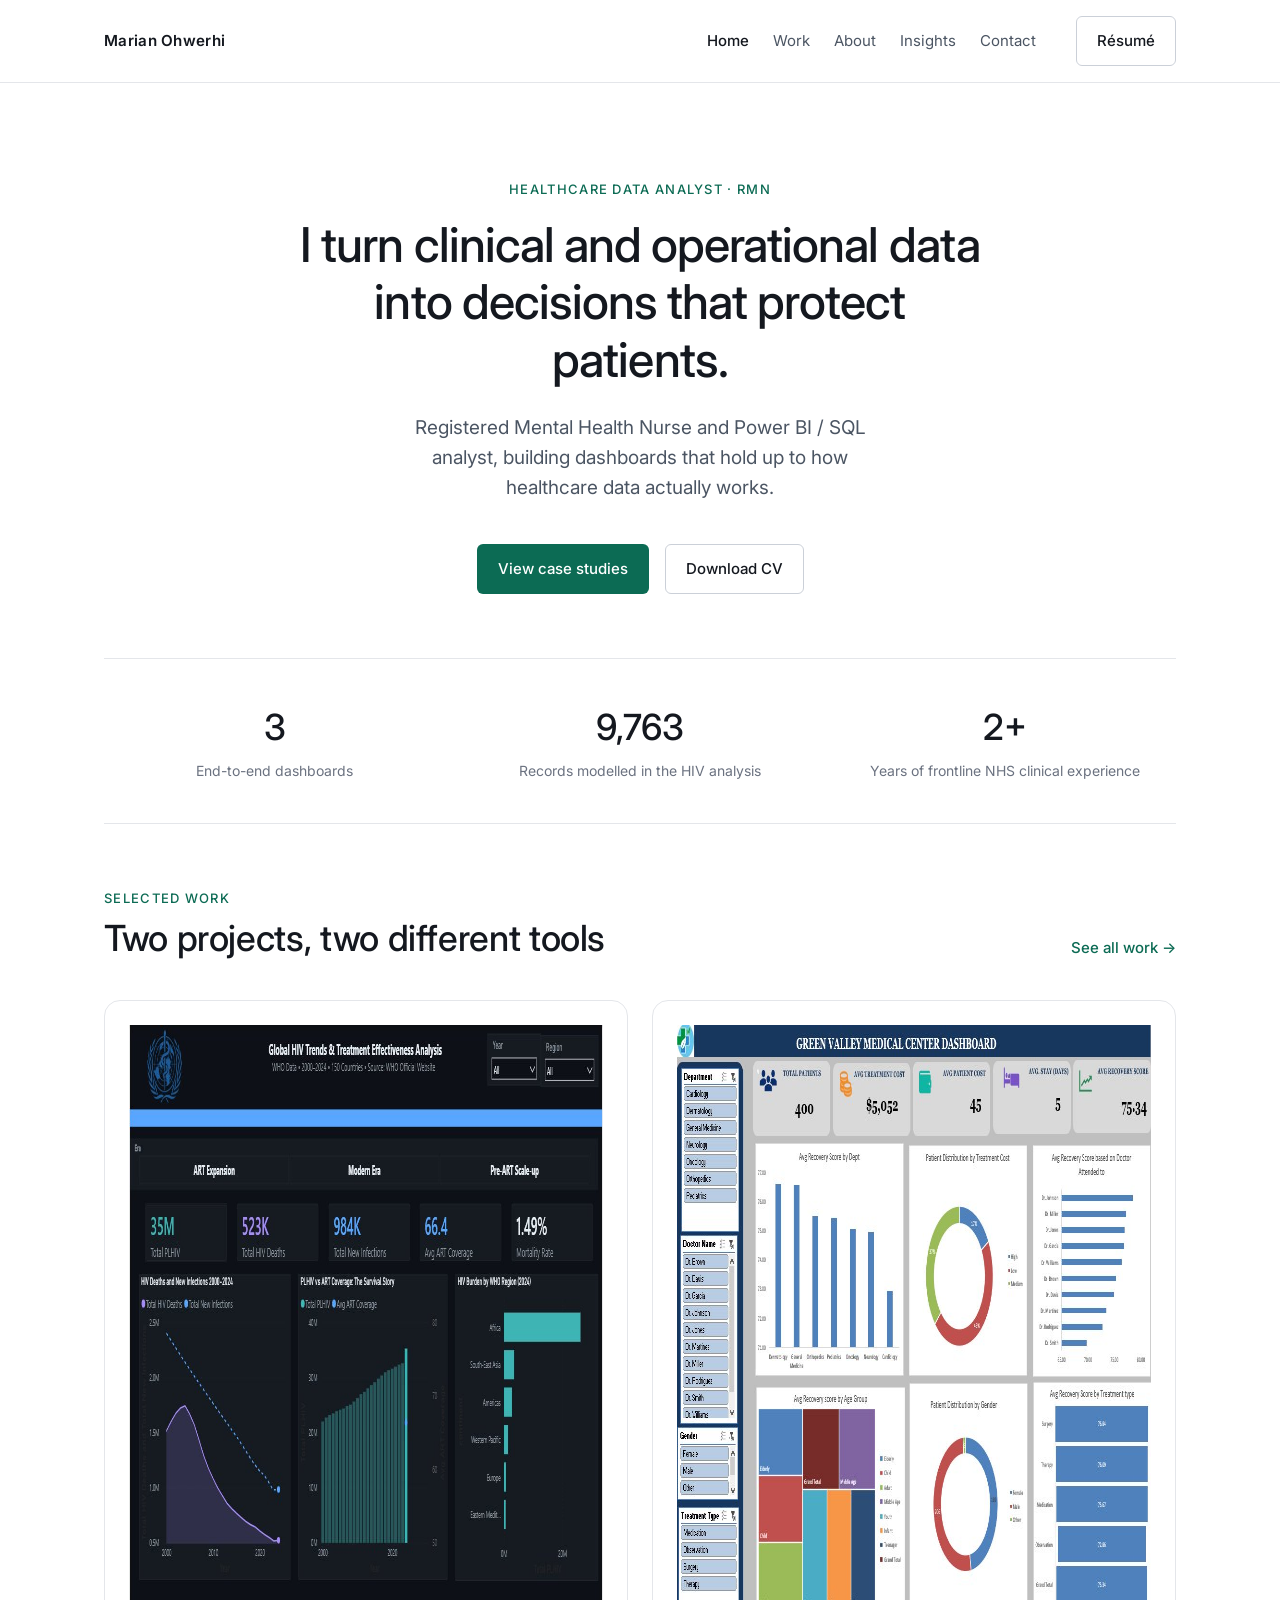
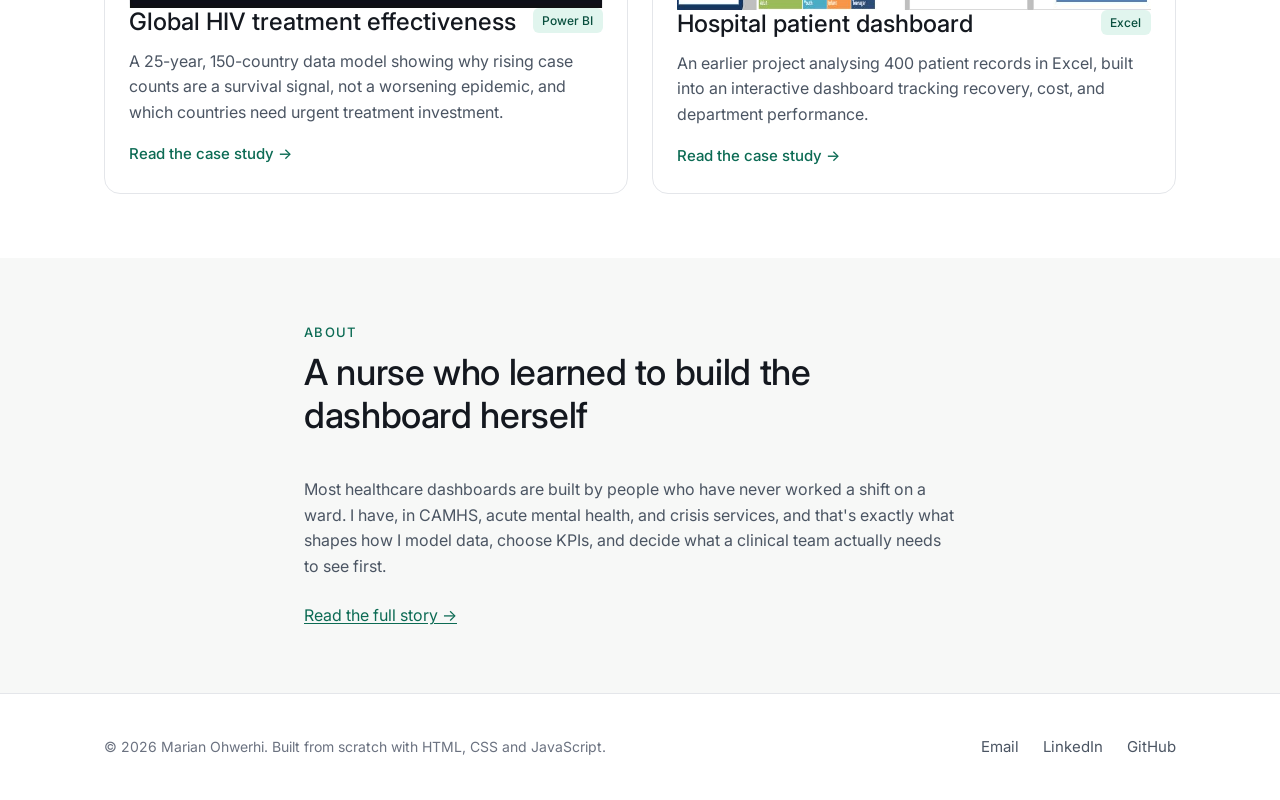
==== index.html @ 6ab9d8f1 "fix: revise copy for professional tone and remove excessive em dashes" ====
<!DOCTYPE html>
<html lang="en-GB">
<head>
  <meta charset="UTF-8" />
  <meta name="viewport" content="width=device-width, initial-scale=1.0" />

  <!-- ============================================================
       PRIMARY SEO
       Title and description are the two things that show up in a
       Google search result — kept specific to role + tools rather
       than generic, since that's what a recruiter actually searches.
       ============================================================ -->
  <title>Marian Ohwerhi — Healthcare Data Analyst &amp; Registered Mental Health Nurse</title>
  <meta
    name="description"
    content="Healthcare data analyst and Registered Mental Health Nurse building Power BI, SQL and Excel dashboards for clinical and operational decision-making. Based in the UK."
  />
  <meta name="author" content="Marian Ohwerhi" />
  <link rel="canonical" href="https://marianohwerhi.github.io/" />

  <!-- ============================================================
       OPEN GRAPH / SOCIAL SHARING
       Controls how the page looks when the link is shared on
       LinkedIn, Slack, WhatsApp, etc. — important because that's
       exactly how a recruiter is likely to pass this link around.
       ============================================================ -->
  <meta property="og:type" content="website" />
  <meta property="og:title" content="Marian Ohwerhi — Healthcare Data Analyst & Registered Mental Health Nurse" />
  <meta
    property="og:description"
    content="Power BI, SQL and Excel dashboards for clinical and operational decision-making, built by a nurse who understands the data at the bedside."
  />
  <meta property="og:url" content="https://marianohwerhi.github.io/" />
  <meta property="og:image" content="https://marianohwerhi.github.io/assets/images/social-preview.png" />
  <meta name="twitter:card" content="summary_large_image" />

  <!-- Favicon: SVG is the primary format (crisp at any size); PNG fallbacks
       cover browsers that don't yet support SVG favicons, and the
       apple-touch-icon covers "Add to Home Screen" on iOS. -->
  <link rel="icon" type="image/svg+xml" href="assets/images/favicon.svg" />
  <link rel="icon" type="image/png" sizes="32x32" href="assets/images/favicon-32.png" />
  <link rel="icon" type="image/png" sizes="16x16" href="assets/images/favicon-16.png" />
  <link rel="apple-touch-icon" href="assets/images/apple-touch-icon.png" />

  <!-- ============================================================
       FONTS
       Preconnect shaves a round trip off the font request. Inter is
       loaded at only the two weights actually used (400 and 500,
       plus 600 for the nav logo) — every unused weight is wasted
       bytes on every single page load.
       ============================================================ -->
  <link rel="preconnect" href="https://fonts.googleapis.com" />
  <link rel="preconnect" href="https://fonts.gstatic.com" crossorigin />
  <link
    href="https://fonts.googleapis.com/css2?family=Inter:wght@400;500;600&display=swap"
    rel="stylesheet"
  />

  <!-- ============================================================
       STYLES
       Loaded in dependency order: design tokens first, then the
       reset/base styles that use them, then layout, then components.
       ============================================================ -->
  <link rel="stylesheet" href="assets/css/variables.css" />
  <link rel="stylesheet" href="assets/css/base.css" />
  <link rel="stylesheet" href="assets/css/layout.css" />
  <link rel="stylesheet" href="assets/css/components.css" />

  <!-- ============================================================
       STRUCTURED DATA (JSON-LD)
       Tells Google explicitly "this page is about a Person with
       this job and these skills" — improves how the site can show
       up in search rather than relying on Google to guess from the
       visible text alone.
       ============================================================ -->
  <script type="application/ld+json">
    {
      "@context": "https://schema.org",
      "@type": "Person",
      "name": "Marian Ohwerhi",
      "jobTitle": "Healthcare Data Analyst",
      "description": "Healthcare Data Analyst and Registered Mental Health Nurse specialising in Power BI, SQL and Excel dashboards for clinical and operational decision-making.",
      "url": "https://marianohwerhi.github.io/",
      "sameAs": ["https://www.linkedin.com/in/marian-ohwerhi/"],
      "knowsAbout": ["Power BI", "SQL", "Tableau", "Microsoft Excel", "Healthcare data analysis", "Data visualisation"]
    }
  </script>
</head>
<body>
  <div class="site-topbar" aria-hidden="true"></div>

  <!-- Skip link: the first focusable element on the page for keyboard
       users, letting them bypass the navigation entirely. Visually
       hidden until it receives focus — see .skip-link in base.css. -->
  <a class="skip-link" href="#main-content">Skip to main content</a>

  <header class="site-header">
    <div class="container nav">
      <a class="nav__logo" href="index.html">Marian Ohwerhi</a>

      <div class="nav__links" id="nav-links">
        <ul class="nav__list">
          <li><a class="nav__link" href="index.html" aria-current="page">Home</a></li>
          <li><a class="nav__link" href="work.html">Work</a></li>
          <li><a class="nav__link" href="about.html">About</a></li>
          <li><a class="nav__link" href="insights.html">Insights</a></li>
          <li><a class="nav__link" href="contact.html">Contact</a></li>
        </ul>
        <!-- TODO: swap this href to assets/documents/resume.pdf once the
             finalised CV (aligned with LinkedIn per our earlier review) is
             added to the repository. Points to LinkedIn in the meantime so
             the button is never a dead link. -->
        <a class="btn btn--secondary nav__resume" href="https://www.linkedin.com/in/marian-ohwerhi/">Résumé</a>
      </div>

      <!-- Hamburger toggle, only visible below 720px (see layout.css).
           aria-controls / aria-expanded keep screen readers informed
           of what this button does and its current state. -->
      <button
        class="nav__toggle"
        id="nav-toggle"
        type="button"
        aria-controls="nav-links"
        aria-expanded="false"
        aria-label="Open menu"
      >
        <span class="nav__toggle-icon"></span>
      </button>
    </div>
  </header>

  <main id="main-content">
    <!-- ============================================================
         HERO
         The single job of this section: in ten seconds, tell a
         recruiter who this is, what they do, and where to click.
         ============================================================ -->
    <section class="hero container">
      <span class="hero__eyebrow">Healthcare Data Analyst · RMN</span>
      <h1 class="hero__title">I turn clinical and operational data into decisions that protect patients.</h1>
      <p class="hero__subtitle">
        Registered Mental Health Nurse and Power BI / SQL analyst, building dashboards that hold up
        to how healthcare data actually works.
      </p>
      <div class="hero__actions">
        <a class="btn btn--primary" href="work.html">View case studies</a>
        <a class="btn btn--secondary" href="https://www.linkedin.com/in/marian-ohwerhi/">Download CV</a>
      </div>
    </section>

    <!-- ============================================================
         RESULTS STRIP
         Three concrete, verifiable numbers rather than inflated
         claims — every figure here traces directly back to a real
         project reviewed before this site was built.
         ============================================================ -->
    <section class="container" aria-label="Key figures">
      <div class="stats">
        <div class="stat">
          <span class="stat__value">3</span>
          <span class="stat__label">End-to-end dashboards</span>
        </div>
        <div class="stat">
          <span class="stat__value">9,763</span>
          <span class="stat__label">Records modelled in the HIV analysis</span>
        </div>
        <div class="stat">
          <span class="stat__value">2+</span>
          <span class="stat__label">Years of frontline NHS clinical experience</span>
        </div>
      </div>
    </section>

    <!-- ============================================================
         FEATURED WORK
         Two project previews. Both link to the Work hub for now —
         once the dedicated case study pages exist (next milestone)
         these hrefs will point straight to them.
         ============================================================ -->
    <section class="section" aria-labelledby="work-heading">
      <div class="container">
        <div class="section-intro section__heading">
          <div>
            <span class="section__eyebrow">Selected work</span>
            <h2 id="work-heading">Two projects, two different tools</h2>
          </div>
          <a class="card__cta" href="work.html">See all work →</a>
        </div>

        <div class="card-grid">
          <a class="card" href="case-studies/hiv-treatment-effectiveness.html">
            <img class="card__image" src="assets/images/projects/hiv-overview.jpg" alt="Global HIV Trends dashboard overview" width="1042" height="583" loading="lazy" />
            <div class="card__header">
              <h3 class="card__title">Global HIV treatment effectiveness</h3>
              <span class="badge">Power BI</span>
            </div>
            <p class="card__description">
              A 25-year, 150-country data model showing why rising case counts are a survival
              signal, not a worsening epidemic, and which countries need urgent treatment
              investment.
            </p>
            <span class="card__cta">Read the case study →</span>
          </a>

          <a class="card" href="case-studies/hospital-patient-dashboard.html">
            <img class="card__image" src="assets/images/projects/hospital-dashboard.jpg" alt="Green Valley Medical Center Excel dashboard" width="987" height="585" loading="lazy" />
            <div class="card__header">
              <h3 class="card__title">Hospital patient dashboard</h3>
              <span class="badge">Excel</span>
            </div>
            <p class="card__description">
              An earlier project analysing 400 patient records in Excel, built into an interactive
              dashboard tracking recovery, cost, and department performance.
            </p>
            <span class="card__cta">Read the case study →</span>
          </a>
        </div>
      </div>
    </section>

    <!-- ============================================================
         ABOUT TEASER
         Deliberately short — two sentences, not a CV dump. Its only
         job is to make the RMN + analyst combination land, then hand
         off to the full About page.
         ============================================================ -->
    <section class="section section--alt" aria-labelledby="about-heading">
      <div class="container container--narrow">
        <span class="section__eyebrow">About</span>
        <h2 id="about-heading" class="section__heading">A nurse who learned to build the dashboard herself</h2>
        <p class="prose">
          Most healthcare dashboards are built by people who have never worked a shift on a ward.
          I have, in CAMHS, acute mental health, and crisis services, and that's exactly what
          shapes how I model data, choose KPIs, and decide what a clinical team actually needs to
          see first.
        </p>
        <p class="prose" style="margin-top: 1.5rem;">
          <a href="about.html">Read the full story →</a>
        </p>
      </div>
    </section>
  </main>

  <footer class="site-footer">
    <div class="container footer__inner">
      <p class="footer__copyright">
        © <span id="current-year">2026</span> Marian Ohwerhi. Built from scratch with HTML, CSS and JavaScript.
      </p>
      <ul class="footer__links">
        <li><a class="nav__link" href="mailto:oriskevwe02@gmail.com">Email</a></li>
        <li><a class="nav__link" href="https://www.linkedin.com/in/marian-ohwerhi/">LinkedIn</a></li>
        <li><a class="nav__link" href="https://github.com/marianohwerhi">GitHub</a></li>
      </ul>
    </div>
  </footer>

  <!-- Loaded with defer so it never blocks page rendering, and runs
       only after the HTML has been fully parsed. See assets/js/main.js
       for what it does and why each part is there. -->
  <script src="assets/js/main.js" defer></script>
</body>
</html>
---- assets/css/variables.css ----
/* ==========================================================================
   DESIGN TOKENS
   Every colour, spacing value, font size, and timing used on the site is
   defined once here as a CSS custom property. Nothing elsewhere in the
   CSS should use a raw hex code or a magic pixel value — it should
   reference one of these variables instead. This is what keeps the whole
   site visually consistent and makes future changes a one-line edit.
   ========================================================================== */

:root {

  /* --- Colour palette -----------------------------------------------------
     Five colours, deliberately. Canvas and ink do almost all the work;
     teal is the single accent; violet is reserved for one purpose only
     (flagging the standout finding inside a case study). See README.md
     for the full rationale. */
  --color-canvas: #ffffff;          /* page background */
  --color-canvas-alt: #f7f8f7;      /* subtle section background for contrast */
  --color-ink: #14181f;             /* primary text, headlines */
  --color-slate: #4b5563;           /* secondary / body text (AA on white) */
  --color-slate-muted: #6b7280;     /* tertiary text — captions, labels */
  --color-border: #e4e6ea;          /* hairline borders and dividers */
  --color-border-strong: #cbd0d8;   /* borders that need more presence */
  --color-teal: #0c6b54;            /* primary accent — links, CTAs, badges */
  --color-teal-dark: #094f3e;       /* hover / active state for teal */
  --color-teal-tint: #e1f5ee;       /* pale teal fill for badges/backgrounds */
  --color-violet: #5b4fe0;          /* spotlight accent — used sparingly */
  --color-violet-tint: #ece9fc;     /* pale violet fill for spotlight callouts */
  --color-focus-ring: #0c6b54;      /* visible keyboard focus outline colour */

  /* --- Typography ---------------------------------------------------------
     One typeface family (Inter) at a small number of weights. Sizes use
     clamp() so type scales fluidly between mobile and desktop instead of
     jumping at breakpoints. */
  --font-family-base: "Inter", -apple-system, BlinkMacSystemFont, "Segoe UI",
    Roboto, Helvetica, Arial, sans-serif;

  --font-size-eyebrow: 0.8125rem;                          /* 13px, fixed */
  --font-size-body: 1rem;                                  /* 16px, fixed */
  --font-size-body-lg: clamp(1.0625rem, 1rem + 0.3vw, 1.1875rem);
  --font-size-h3: clamp(1.25rem, 1.1rem + 0.6vw, 1.5rem);
  --font-size-h2: clamp(1.75rem, 1.5rem + 1vw, 2.25rem);
  --font-size-h1: clamp(2.25rem, 1.8rem + 2vw, 3rem);

  --line-height-tight: 1.2;
  --line-height-base: 1.6;
  --line-height-relaxed: 1.75;

  --font-weight-regular: 400;
  --font-weight-medium: 500;
  --font-weight-semibold: 600; /* used once, for the nav logo mark only */

  /* --- Spacing scale --------------------------------------------------------
     A consistent rhythm rather than arbitrary pixel values scattered
     through the CSS. */
  --space-3xs: 0.25rem;   /*  4px */
  --space-2xs: 0.5rem;    /*  8px */
  --space-xs: 0.75rem;    /* 12px */
  --space-sm: 1rem;       /* 16px */
  --space-md: 1.5rem;     /* 24px */
  --space-lg: 2.5rem;     /* 40px */
  --space-xl: 4rem;       /* 64px */
  --space-2xl: 6rem;      /* 96px */

  /* --- Layout -------------------------------------------------------------- */
  --content-max-width: 1120px;
  --content-narrow-width: 720px;
  --radius-sm: 6px;
  --radius-md: 10px;
  --radius-lg: 16px;

  /* --- Motion ---------------------------------------------------------------
     Kept short and few. Respected only when the user hasn't asked the
     system to reduce motion — see the media query in base.css. */
  --transition-fast: 150ms ease;
  --transition-base: 220ms ease;
}
---- assets/css/base.css ----
/* ==========================================================================
   BASE
   A minimal, modern CSS reset followed by base element styling. This file
   deals with "how does a plain <p> or <h1> look" — nothing page-specific
   lives here. Layout and components are handled in their own files.
   ========================================================================== */

/* --- Reset ---------------------------------------------------------------- */

*,
*::before,
*::after {
  box-sizing: border-box;
}

* {
  margin: 0;
}

html {
  -webkit-text-size-adjust: 100%;
  color-scheme: light;
}

html,
body {
  height: 100%;
}

body {
  line-height: var(--line-height-base);
  -webkit-font-smoothing: antialiased;
  text-rendering: optimizeLegibility;
}

img,
picture,
svg,
video {
  display: block;
  max-width: 100%;
}

input,
button,
textarea,
select {
  font: inherit;
  color: inherit;
}

button {
  cursor: pointer;
  background: none;
  border: none;
}

a {
  color: inherit;
  text-decoration: none;
}

ul,
ol {
  list-style: none;
  padding: 0;
}

/* Respect a user's OS-level request for reduced motion. This overrides
   any transition or animation declared anywhere else in the site. */
@media (prefers-reduced-motion: reduce) {
  *,
  *::before,
  *::after {
    animation-duration: 0.01ms !important;
    animation-iteration-count: 1 !important;
    transition-duration: 0.01ms !important;
    scroll-behavior: auto !important;
  }
}

/* --- Base typography -------------------------------------------------------- */

body {
  font-family: var(--font-family-base);
  font-size: var(--font-size-body);
  font-weight: var(--font-weight-regular);
  color: var(--color-slate);
  background-color: var(--color-canvas);
}

h1,
h2,
h3,
h4 {
  color: var(--color-ink);
  font-weight: var(--font-weight-medium);
  line-height: var(--line-height-tight);
}

h1 {
  font-size: var(--font-size-h1);
  letter-spacing: -0.02em;
}

h2 {
  font-size: var(--font-size-h2);
  letter-spacing: -0.01em;
}

h3 {
  font-size: var(--font-size-h3);
}

p {
  max-width: 65ch;
}

p + p {
  margin-top: var(--space-sm);
}

strong {
  font-weight: var(--font-weight-medium);
  color: var(--color-ink);
}

/* --- Links ------------------------------------------------------------------ */

a {
  transition: color var(--transition-fast);
}

/* Only underline links inside long-form body copy, so navigation and card
   links can stay clean while readers can still spot inline links easily. */
.prose a {
  color: var(--color-teal);
  text-decoration: underline;
  text-underline-offset: 0.15em;
}

.prose a:hover {
  color: var(--color-teal-dark);
}

/* --- Accessibility helpers --------------------------------------------------- */

/* Visually hides content while keeping it available to screen readers. */
.visually-hidden {
  position: absolute;
  width: 1px;
  height: 1px;
  padding: 0;
  margin: -1px;
  overflow: hidden;
  clip: rect(0, 0, 0, 0);
  white-space: nowrap;
  border: 0;
}

/* The skip link is visually hidden until it receives keyboard focus, at
   which point it becomes the first visible, focusable element on the
   page — letting keyboard and screen-reader users jump straight past
   the navigation to the main content. */
.skip-link {
  position: absolute;
  top: -100%;
  left: var(--space-sm);
  z-index: 100;
  padding: var(--space-2xs) var(--space-sm);
  background: var(--color-ink);
  color: var(--color-canvas);
  border-radius: var(--radius-sm);
  transition: top var(--transition-fast);
}

.skip-link:focus {
  top: var(--space-sm);
}

/* A single, consistent focus style used on every interactive element in
   the site (see components.css for buttons/links). Visible keyboard focus
   is a WCAG 2.4.7 requirement and is never removed — only ever restyled. */
:focus-visible {
  outline: 2px solid var(--color-focus-ring);
  outline-offset: 2px;
  border-radius: var(--radius-sm);
}
---- assets/css/layout.css ----
/* ==========================================================================
   LAYOUT
   Structural, page-skeleton CSS: header, nav, footer, containers, and the
   section grids used on Home. Visual "things" like buttons and cards live
   in components.css — this file is about where things sit on the page.
   ========================================================================== */

/* --- Container ------------------------------------------------------------ */

.container {
  width: 100%;
  max-width: var(--content-max-width);
  margin-inline: auto;
  padding-inline: var(--space-md);
}

.container--narrow {
  max-width: var(--content-narrow-width);
}

/* --- Site header / navigation ---------------------------------------------- */

.site-header {
  position: sticky;
  top: 0;
  z-index: 50;
  background: rgba(255, 255, 255, 0.92);
  -webkit-backdrop-filter: blur(8px);
  backdrop-filter: blur(8px);
  border-bottom: 1px solid var(--color-border);
}

.nav {
  display: flex;
  align-items: center;
  justify-content: space-between;
  padding-block: var(--space-sm);
}

.nav__logo {
  font-size: 0.95rem;
  font-weight: var(--font-weight-semibold);
  letter-spacing: 0.02em;
  color: var(--color-ink);
}

.nav__logo:hover {
  color: var(--color-teal);
}

/* The main link list. Hidden off-canvas on small screens and revealed by
   main.js toggling the [data-nav-open] attribute on the header. */
.nav__links {
  display: flex;
  align-items: center;
  gap: var(--space-lg);
}

.nav__list {
  display: flex;
  align-items: center;
  gap: var(--space-md);
}

.nav__link {
  font-size: 0.9375rem;
  color: var(--color-slate);
}

.nav__link:hover {
  color: var(--color-ink);
}

/* Marks the link matching the current page — set with aria-current="page"
   in the HTML of each page, styled here. */
.nav__link[aria-current="page"] {
  color: var(--color-ink);
  font-weight: var(--font-weight-medium);
}

.nav__toggle {
  display: none;
  padding: var(--space-2xs);
}

.nav__toggle-icon,
.nav__toggle-icon::before,
.nav__toggle-icon::after {
  display: block;
  width: 22px;
  height: 2px;
  background: var(--color-ink);
  transition: transform var(--transition-base), opacity var(--transition-base);
}

.nav__toggle-icon::before,
.nav__toggle-icon::after {
  content: "";
  position: relative;
}

.nav__toggle-icon::before {
  top: 6px;
}

.nav__toggle-icon::after {
  top: 2px;
}

/* --- Mobile navigation ------------------------------------------------------
   Below 720px the link list becomes a full-width dropdown panel, toggled
   by the hamburger button. Controlled via the [data-nav-open] attribute
   that main.js sets on <body> — see assets/js/main.js. */
@media (max-width: 719px) {
  .nav__toggle {
    display: block;
  }

  .nav__links {
    position: absolute;
    top: 100%;
    left: 0;
    right: 0;
    flex-direction: column;
    align-items: stretch;
    gap: 0;
    background: var(--color-canvas);
    border-bottom: 1px solid var(--color-border);
    padding: var(--space-sm) var(--space-md) var(--space-md);
    transform: translateY(-8px);
    opacity: 0;
    visibility: hidden;
    pointer-events: none;
    transition: transform var(--transition-base), opacity var(--transition-base);
  }

  body[data-nav-open="true"] .nav__links {
    transform: translateY(0);
    opacity: 1;
    visibility: visible;
    pointer-events: auto;
  }

  .nav__list {
    flex-direction: column;
    align-items: stretch;
    gap: 0;
  }

  .nav__list li {
    border-top: 1px solid var(--color-border);
  }

  .nav__link {
    display: block;
    padding: var(--space-sm) 0;
  }

  .nav__resume {
    margin-top: var(--space-sm);
    align-self: flex-start;
  }

  body[data-nav-open="true"] .nav__toggle-icon {
    background: transparent;
  }

  body[data-nav-open="true"] .nav__toggle-icon::before {
    top: 0;
    transform: rotate(45deg);
  }

  body[data-nav-open="true"] .nav__toggle-icon::after {
    top: -2px;
    transform: rotate(-45deg);
  }
}

/* --- Page sections ----------------------------------------------------------- */

.section {
  padding-block: var(--space-xl);
}

.section--alt {
  background: var(--color-canvas-alt);
}

.section--tight {
  padding-block: var(--space-lg);
}

.section__eyebrow {
  display: block;
  font-size: var(--font-size-eyebrow);
  font-weight: var(--font-weight-medium);
  letter-spacing: 0.1em;
  text-transform: uppercase;
  color: var(--color-teal);
  margin-bottom: var(--space-2xs);
}

.section__heading {
  margin-bottom: var(--space-lg);
}

/* --- Hero -------------------------------------------------------------------- */

.hero {
  padding-block: var(--space-2xl) var(--space-xl);
  text-align: center;
}

.hero__eyebrow {
  display: block;
  font-size: var(--font-size-eyebrow);
  font-weight: var(--font-weight-medium);
  letter-spacing: 0.1em;
  text-transform: uppercase;
  color: var(--color-teal);
  margin-bottom: var(--space-sm);
}

.hero__title {
  max-width: 700px;
  margin-inline: auto;
  margin-bottom: var(--space-md);
}

.hero__subtitle {
  max-width: 480px;
  margin-inline: auto;
  font-size: var(--font-size-body-lg);
  margin-bottom: var(--space-lg);
}

.hero__actions {
  display: flex;
  justify-content: center;
  gap: var(--space-sm);
  flex-wrap: wrap;
}

/* --- Results strip ------------------------------------------------------------ */

.stats {
  display: grid;
  grid-template-columns: repeat(3, 1fr);
  gap: var(--space-md);
  padding-block: var(--space-lg);
  border-top: 1px solid var(--color-border);
  border-bottom: 1px solid var(--color-border);
}

.stat {
  text-align: center;
}

.stat__value {
  display: block;
  font-size: var(--font-size-h2);
  font-weight: var(--font-weight-medium);
  color: var(--color-ink);
}

.stat__label {
  display: block;
  font-size: 0.875rem;
  color: var(--color-slate-muted);
  margin-top: var(--space-3xs);
}

@media (max-width: 599px) {
  .stats {
    grid-template-columns: 1fr;
    gap: var(--space-sm);
  }
}

/* --- Card grids ---------------------------------------------------------------- */

.card-grid {
  display: grid;
  grid-template-columns: repeat(auto-fit, minmax(280px, 1fr));
  gap: var(--space-md);
}

/* --- Footer ---------------------------------------------------------------------- */

.site-footer {
  border-top: 1px solid var(--color-border);
  padding-block: var(--space-lg);
}

.footer__inner {
  display: flex;
  flex-wrap: wrap;
  align-items: center;
  justify-content: space-between;
  gap: var(--space-sm);
}

.footer__links {
  display: flex;
  gap: var(--space-md);
}

.footer__copyright {
  font-size: 0.875rem;
  color: var(--color-slate-muted);
}
---- assets/css/components.css ----
/* ==========================================================================
   COMPONENTS
   Small, reusable visual "things" — buttons, badges, cards — that get
   assembled into the page layouts. Each one is written to work on its
   own, independent of which page it's dropped into.
   ========================================================================== */

/* --- Buttons ---------------------------------------------------------------- */

.btn {
  display: inline-flex;
  align-items: center;
  justify-content: center;
  gap: var(--space-2xs);
  padding: 0.75rem 1.25rem;
  font-size: 0.9375rem;
  font-weight: var(--font-weight-medium);
  border-radius: var(--radius-sm);
  border: 1px solid transparent;
  transition: background-color var(--transition-fast), border-color var(--transition-fast),
    color var(--transition-fast), transform var(--transition-fast);
}

.btn:active {
  transform: scale(0.98);
}

.btn--primary {
  background: var(--color-teal);
  color: var(--color-canvas);
}

.btn--primary:hover {
  background: var(--color-teal-dark);
}

.btn--secondary {
  background: transparent;
  border-color: var(--color-border-strong);
  color: var(--color-ink);
}

.btn--secondary:hover {
  border-color: var(--color-ink);
}

/* --- Badges ------------------------------------------------------------------ */

.badge {
  display: inline-block;
  padding: 0.2rem 0.6rem;
  font-size: 0.75rem;
  font-weight: var(--font-weight-medium);
  border-radius: var(--radius-sm);
  background: var(--color-teal-tint);
  color: var(--color-teal-dark);
}

.badge--spotlight {
  background: var(--color-violet-tint);
  color: var(--color-violet);
}

/* --- Cards -------------------------------------------------------------------- */

.card {
  display: block;
  height: 100%;
  padding: var(--space-md);
  border: 1px solid var(--color-border);
  border-radius: var(--radius-lg);
  background: var(--color-canvas);
  transition: border-color var(--transition-base), transform var(--transition-base);
}

a.card:hover,
a.card:focus-visible {
  border-color: var(--color-border-strong);
  transform: translateY(-2px);
}

.card__header {
  display: flex;
  align-items: flex-start;
  justify-content: space-between;
  gap: var(--space-sm);
  margin-bottom: var(--space-xs);
}

.card__title {
  font-size: var(--font-size-h3);
}

.card__description {
  color: var(--color-slate);
  margin-bottom: var(--space-sm);
}

.card__cta {
  font-size: 0.9375rem;
  font-weight: var(--font-weight-medium);
  color: var(--color-teal);
}

a.card:hover .card__cta {
  color: var(--color-teal-dark);
}

/* --- Section intro block (used above card grids) ------------------------------- */

.section-intro {
  display: flex;
  align-items: flex-end;
  justify-content: space-between;
  gap: var(--space-md);
  flex-wrap: wrap;
}

/* --- Callout box ------------------------------------------------------------
   Used once per case study to flag the single standout finding — this is
   the one place the violet "spotlight" accent appears, by design. */

.callout {
  padding: var(--space-md);
  border-radius: var(--radius-md);
  background: var(--color-violet-tint);
  border-left: 3px solid var(--color-violet);
  margin-block: var(--space-md);
}

.callout__label {
  display: block;
  font-size: 0.75rem;
  font-weight: var(--font-weight-medium);
  letter-spacing: 0.08em;
  text-transform: uppercase;
  color: var(--color-violet);
  margin-bottom: var(--space-3xs);
}

/* --- Case study meta list -----------------------------------------------------
   A small label/value list used at the top of each case study page (role,
   tools, timeframe) — kept in its own component so it's reusable. */

.meta-list {
  display: grid;
  grid-template-columns: repeat(auto-fit, minmax(140px, 1fr));
  gap: var(--space-md);
  padding-block: var(--space-md);
  border-top: 1px solid var(--color-border);
  border-bottom: 1px solid var(--color-border);
}

.meta-list dt {
  font-size: 0.75rem;
  font-weight: var(--font-weight-medium);
  letter-spacing: 0.06em;
  text-transform: uppercase;
  color: var(--color-slate-muted);
  margin-bottom: var(--space-3xs);
}

.meta-list dd {
  font-size: 0.9375rem;
  color: var(--color-ink);
}

/* --- Limitation / status notice ------------------------------------------------
   A quiet, honest flag for known limitations — deliberately understated,
   not styled like an error or warning. */

.notice {
  padding: var(--space-sm) var(--space-md);
  border: 1px solid var(--color-border-strong);
  border-radius: var(--radius-md);
  font-size: 0.9375rem;
  color: var(--color-slate);
  margin-block: var(--space-md);
}

.notice strong {
  color: var(--color-ink);
}

/* --- Prose images ----------------------------------------------------------------
   Case study screenshots dropped inline in long-form content. */

.prose figure {
  margin-block: var(--space-lg);
}

.prose figure img {
  width: 100%;
  border-radius: var(--radius-md);
  border: 1px solid var(--color-border);
}

.prose figcaption {
  font-size: 0.875rem;
  color: var(--color-slate-muted);
  margin-top: var(--space-2xs);
  text-align: center;
}

/* --- Two-column layout (About page) --------------------------------------------- */

.split {
  display: grid;
  grid-template-columns: 240px 1fr;
  gap: var(--space-xl);
  align-items: start;
}

.split img {
  width: 100%;
  border-radius: var(--radius-lg);
}

@media (max-width: 719px) {
  .split {
    grid-template-columns: 1fr;
  }

  .split img {
    max-width: 200px;
    margin-inline: auto;
  }
}

/* --- Skill group list (About page) ------------------------------------------------ */

.skill-group + .skill-group {
  margin-top: var(--space-md);
}

.skill-group__title {
  font-size: 0.9375rem;
  font-weight: var(--font-weight-medium);
  color: var(--color-ink);
  margin-bottom: var(--space-2xs);
}

.skill-group__list {
  color: var(--color-slate);
  line-height: var(--line-height-relaxed);
}
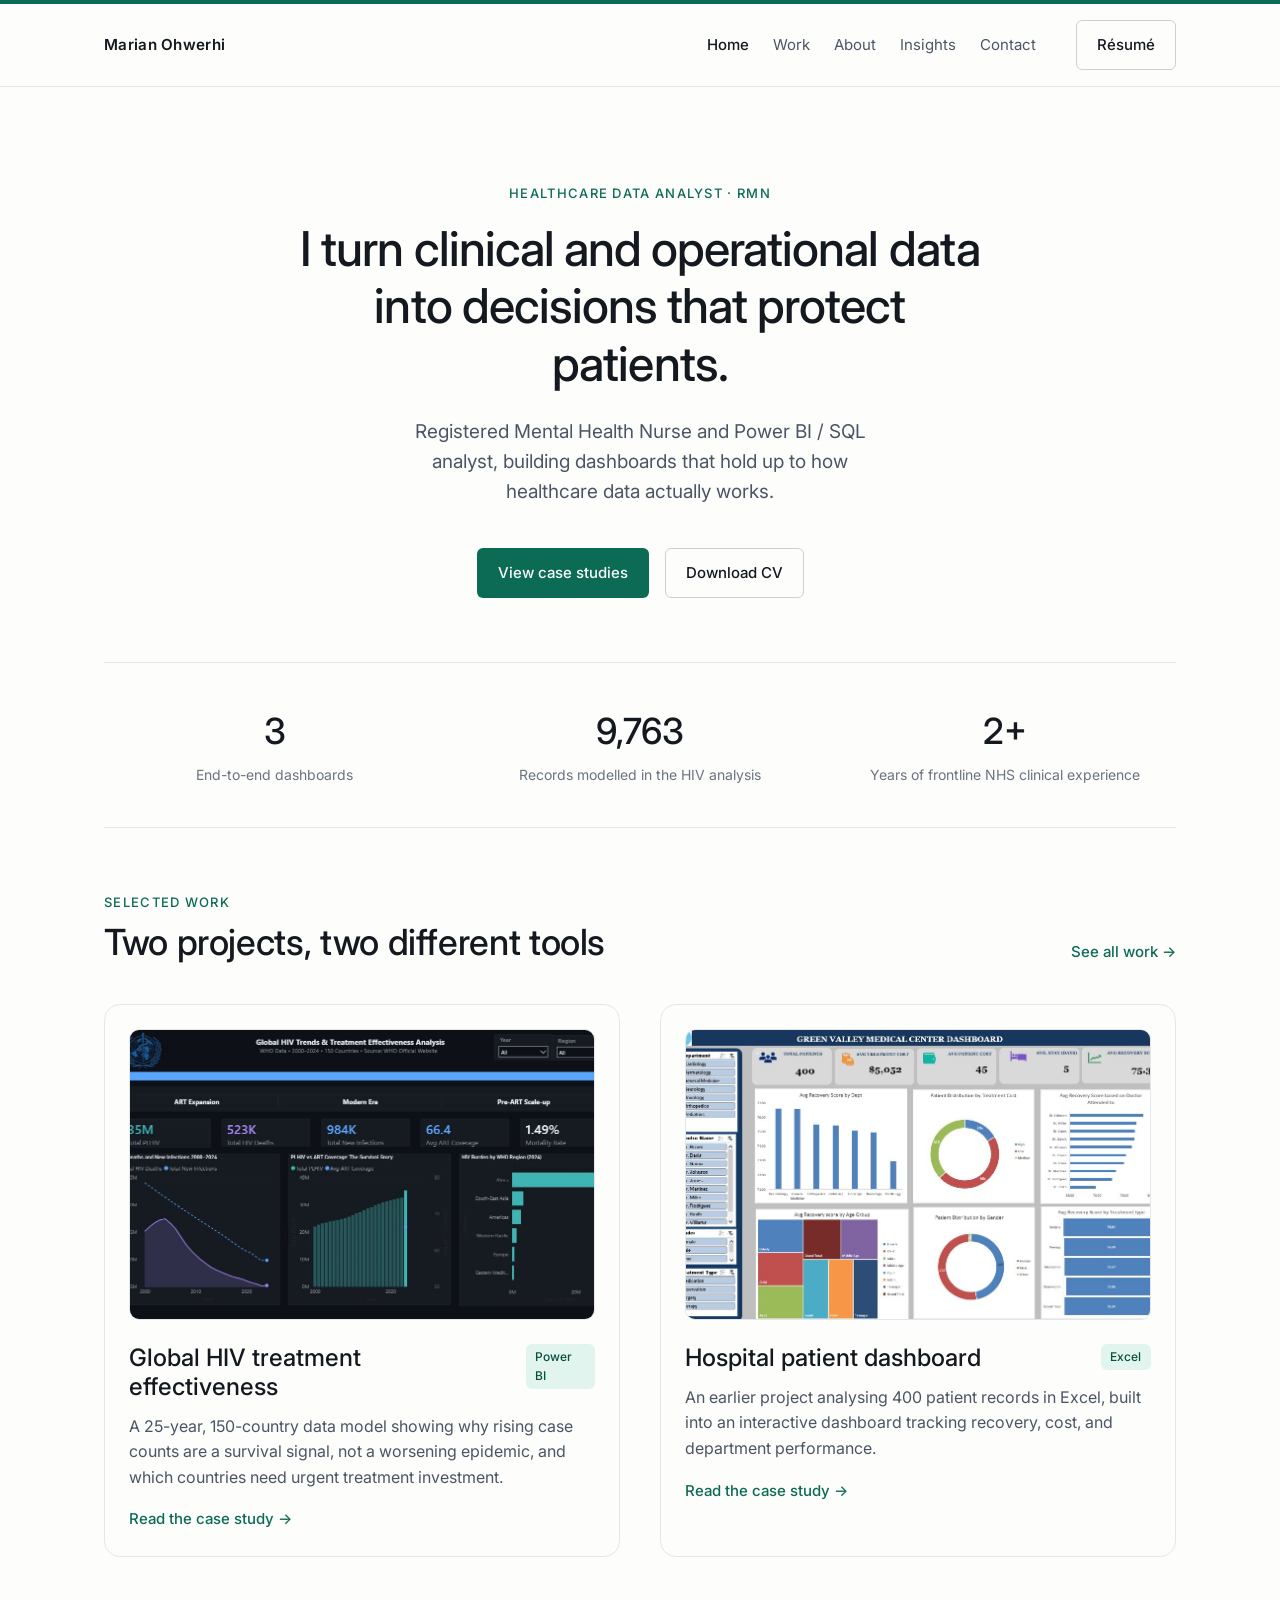
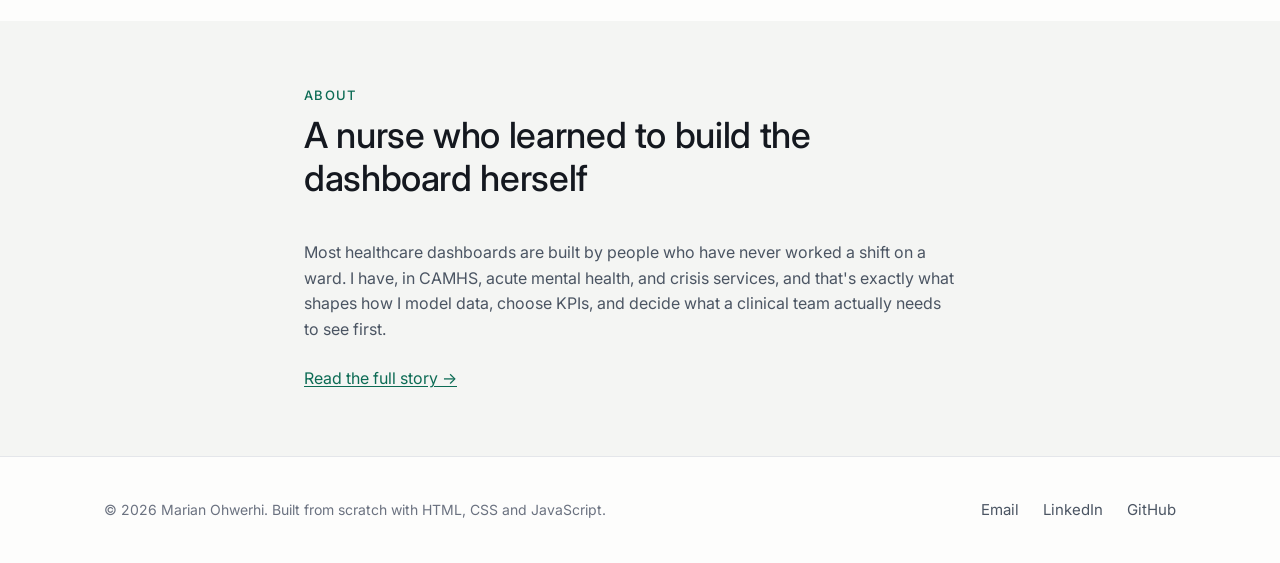
==== commit 6e98b1a3: "feat: add final cv and point Resume buttons to it" ====
--- a/index.html
+++ b/index.html
@@ -106,11 +106,7 @@
           <li><a class="nav__link" href="insights.html">Insights</a></li>
           <li><a class="nav__link" href="contact.html">Contact</a></li>
         </ul>
-        <!-- TODO: swap this href to assets/documents/resume.pdf once the
-             finalised CV (aligned with LinkedIn per our earlier review) is
-             added to the repository. Points to LinkedIn in the meantime so
-             the button is never a dead link. -->
-        <a class="btn btn--secondary nav__resume" href="https://www.linkedin.com/in/marian-ohwerhi/">Résumé</a>
+        <a class="btn btn--secondary nav__resume" href="assets/documents/resume.pdf">Résumé</a>
       </div>
 
       <!-- Hamburger toggle, only visible below 720px (see layout.css).
@@ -144,7 +140,7 @@
       </p>
       <div class="hero__actions">
         <a class="btn btn--primary" href="work.html">View case studies</a>
-        <a class="btn btn--secondary" href="https://www.linkedin.com/in/marian-ohwerhi/">Download CV</a>
+        <a class="btn btn--secondary" href="assets/documents/resume.pdf">Download CV</a>
       </div>
     </section>
 
--- a/assets/css/variables.css
+++ b/assets/css/variables.css
@@ -14,8 +14,8 @@
      teal is the single accent; violet is reserved for one purpose only
      (flagging the standout finding inside a case study). See README.md
      for the full rationale. */
-  --color-canvas: #ffffff;          /* page background */
-  --color-canvas-alt: #f7f8f7;      /* subtle section background for contrast */
+  --color-canvas: #fdfdfc;          /* page background, a hair off pure white */
+  --color-canvas-alt: #f4f5f3;      /* subtle section background for contrast */
   --color-ink: #14181f;             /* primary text, headlines */
   --color-slate: #4b5563;           /* secondary / body text (AA on white) */
   --color-slate-muted: #6b7280;     /* tertiary text — captions, labels */
--- a/assets/css/base.css
+++ b/assets/css/base.css
@@ -39,6 +39,7 @@
 video {
   display: block;
   max-width: 100%;
+  height: auto;
 }
 
 input,
--- a/assets/css/layout.css
+++ b/assets/css/layout.css
@@ -20,11 +20,16 @@
 
 /* --- Site header / navigation ---------------------------------------------- */
 
+.site-topbar {
+  height: 4px;
+  background: var(--color-teal);
+}
+
 .site-header {
   position: sticky;
   top: 0;
   z-index: 50;
-  background: rgba(255, 255, 255, 0.92);
+  background: rgba(253, 253, 252, 0.92);
   -webkit-backdrop-filter: blur(8px);
   backdrop-filter: blur(8px);
   border-bottom: 1px solid var(--color-border);
@@ -282,7 +287,7 @@
 .card-grid {
   display: grid;
   grid-template-columns: repeat(auto-fit, minmax(280px, 1fr));
-  gap: var(--space-md);
+  gap: var(--space-lg);
 }
 
 /* --- Footer ---------------------------------------------------------------------- */
--- a/assets/css/components.css
+++ b/assets/css/components.css
@@ -91,6 +91,19 @@
   font-size: var(--font-size-h3);
 }
 
+/* Card thumbnail images — a fixed aspect ratio with object-fit means every
+   card reads as the same shape regardless of the source screenshot's
+   native dimensions, so a row of cards never looks uneven or cramped. */
+.card__image {
+  width: 100%;
+  aspect-ratio: 16 / 10;
+  object-fit: cover;
+  object-position: top;
+  border-radius: var(--radius-md);
+  border: 1px solid var(--color-border);
+  margin-bottom: var(--space-md);
+}
+
 .card__description {
   color: var(--color-slate);
   margin-bottom: var(--space-sm);
@@ -186,19 +199,20 @@
    Case study screenshots dropped inline in long-form content. */
 
 .prose figure {
-  margin-block: var(--space-lg);
+  margin-block: var(--space-xl);
 }
 
 .prose figure img {
   width: 100%;
   border-radius: var(--radius-md);
   border: 1px solid var(--color-border);
+  box-shadow: 0 1px 2px rgba(20, 24, 31, 0.04);
 }
 
 .prose figcaption {
   font-size: 0.875rem;
   color: var(--color-slate-muted);
-  margin-top: var(--space-2xs);
+  margin-top: var(--space-sm);
   text-align: center;
 }
 
@@ -206,14 +220,15 @@
 
 .split {
   display: grid;
-  grid-template-columns: 240px 1fr;
-  gap: var(--space-xl);
+  grid-template-columns: 280px 1fr;
+  gap: var(--space-2xl);
   align-items: start;
 }
 
 .split img {
   width: 100%;
   border-radius: var(--radius-lg);
+  box-shadow: 0 1px 2px rgba(20, 24, 31, 0.04);
 }
 
 @media (max-width: 719px) {
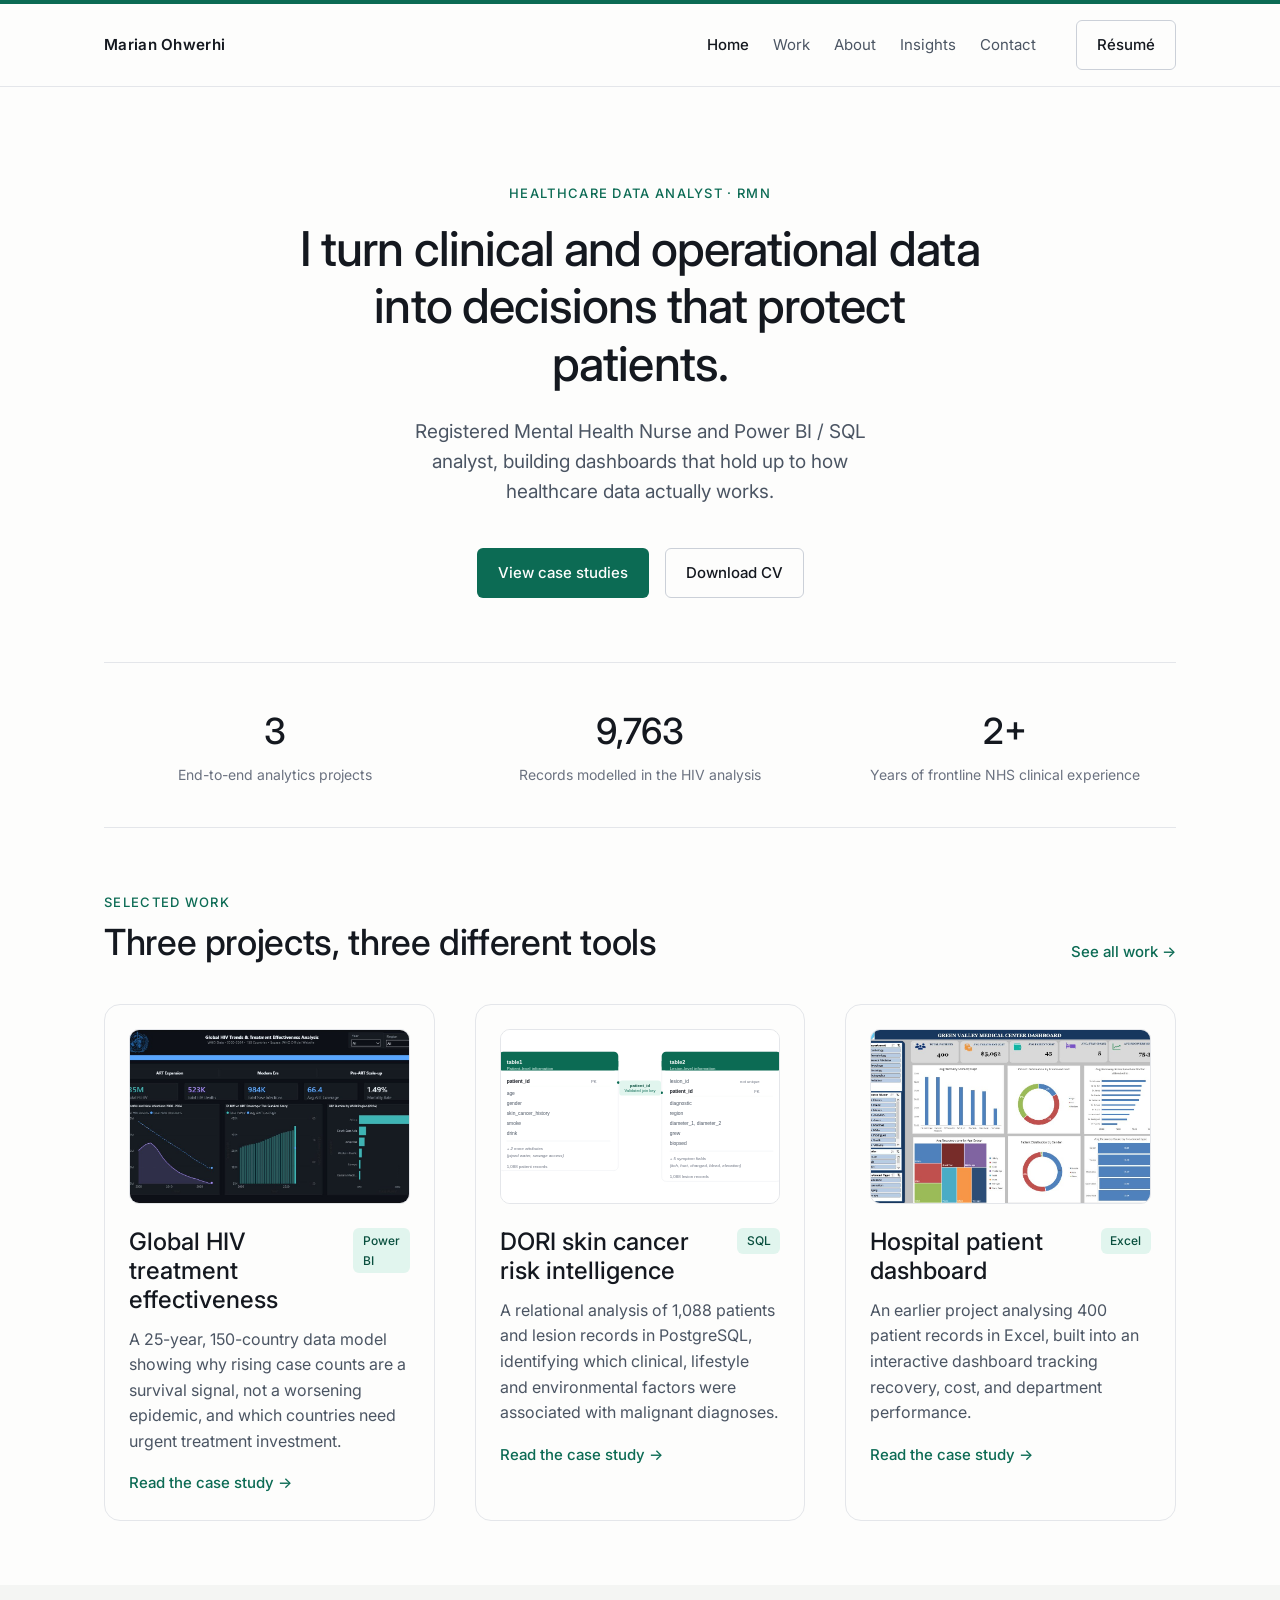
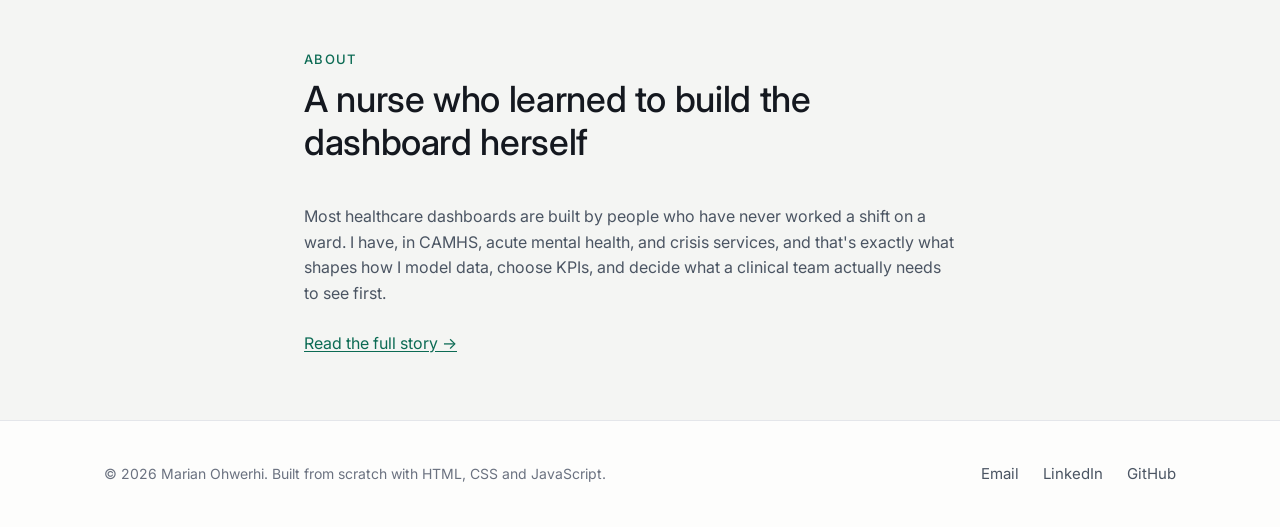
==== commit c6107adc: "Add DORI skin cancer case study and update portfolio" ====
--- a/index.html
+++ b/index.html
@@ -154,7 +154,7 @@
       <div class="stats">
         <div class="stat">
           <span class="stat__value">3</span>
-          <span class="stat__label">End-to-end dashboards</span>
+          <span class="stat__label">End-to-end analytics projects</span>
         </div>
         <div class="stat">
           <span class="stat__value">9,763</span>
@@ -178,7 +178,7 @@
         <div class="section-intro section__heading">
           <div>
             <span class="section__eyebrow">Selected work</span>
-            <h2 id="work-heading">Two projects, two different tools</h2>
+            <h2 id="work-heading">Three projects, three different tools</h2>
           </div>
           <a class="card__cta" href="work.html">See all work →</a>
         </div>
@@ -198,6 +198,20 @@
             <span class="card__cta">Read the case study →</span>
           </a>
 
+          <a class="card" href="case-studies/dori-skin-cancer-risk-intelligence.html">
+            <img class="card__image" src="assets/images/projects/dori-schema.svg" alt="DORI database schema diagram" width="900" height="480" loading="lazy" />
+            <div class="card__header">
+              <h3 class="card__title">DORI skin cancer risk intelligence</h3>
+              <span class="badge">SQL</span>
+            </div>
+            <p class="card__description">
+              A relational analysis of 1,088 patients and lesion records in PostgreSQL,
+              identifying which clinical, lifestyle and environmental factors were associated
+              with malignant diagnoses.
+            </p>
+            <span class="card__cta">Read the case study →</span>
+          </a>
+
           <a class="card" href="case-studies/hospital-patient-dashboard.html">
             <img class="card__image" src="assets/images/projects/hospital-dashboard.jpg" alt="Green Valley Medical Center Excel dashboard" width="987" height="585" loading="lazy" />
             <div class="card__header">
--- a/assets/css/components.css
+++ b/assets/css/components.css
@@ -195,6 +195,30 @@
   color: var(--color-ink);
 }
 
+/* --- Code block --------------------------------------------------------------
+   Used in the DORI case study's SQL Spotlight section. Sits on the subtle
+   canvas-alt surface (same tint used for .section--alt) rather than pure
+   white, so a block of code reads as a distinct "artifact" dropped into
+   the prose rather than body copy. */
+
+.code-block {
+  background: var(--color-canvas-alt);
+  border: 1px solid var(--color-border);
+  border-radius: var(--radius-md);
+  padding: var(--space-sm) var(--space-md);
+  overflow-x: auto;
+  margin-block: var(--space-md);
+}
+
+.code-block code {
+  display: block;
+  font-family: "SFMono-Regular", Consolas, "Liberation Mono", Menlo, monospace;
+  font-size: 0.8125rem;
+  line-height: var(--line-height-relaxed);
+  color: var(--color-ink);
+  white-space: pre;
+}
+
 /* --- Prose images ----------------------------------------------------------------
    Case study screenshots dropped inline in long-form content. */
 
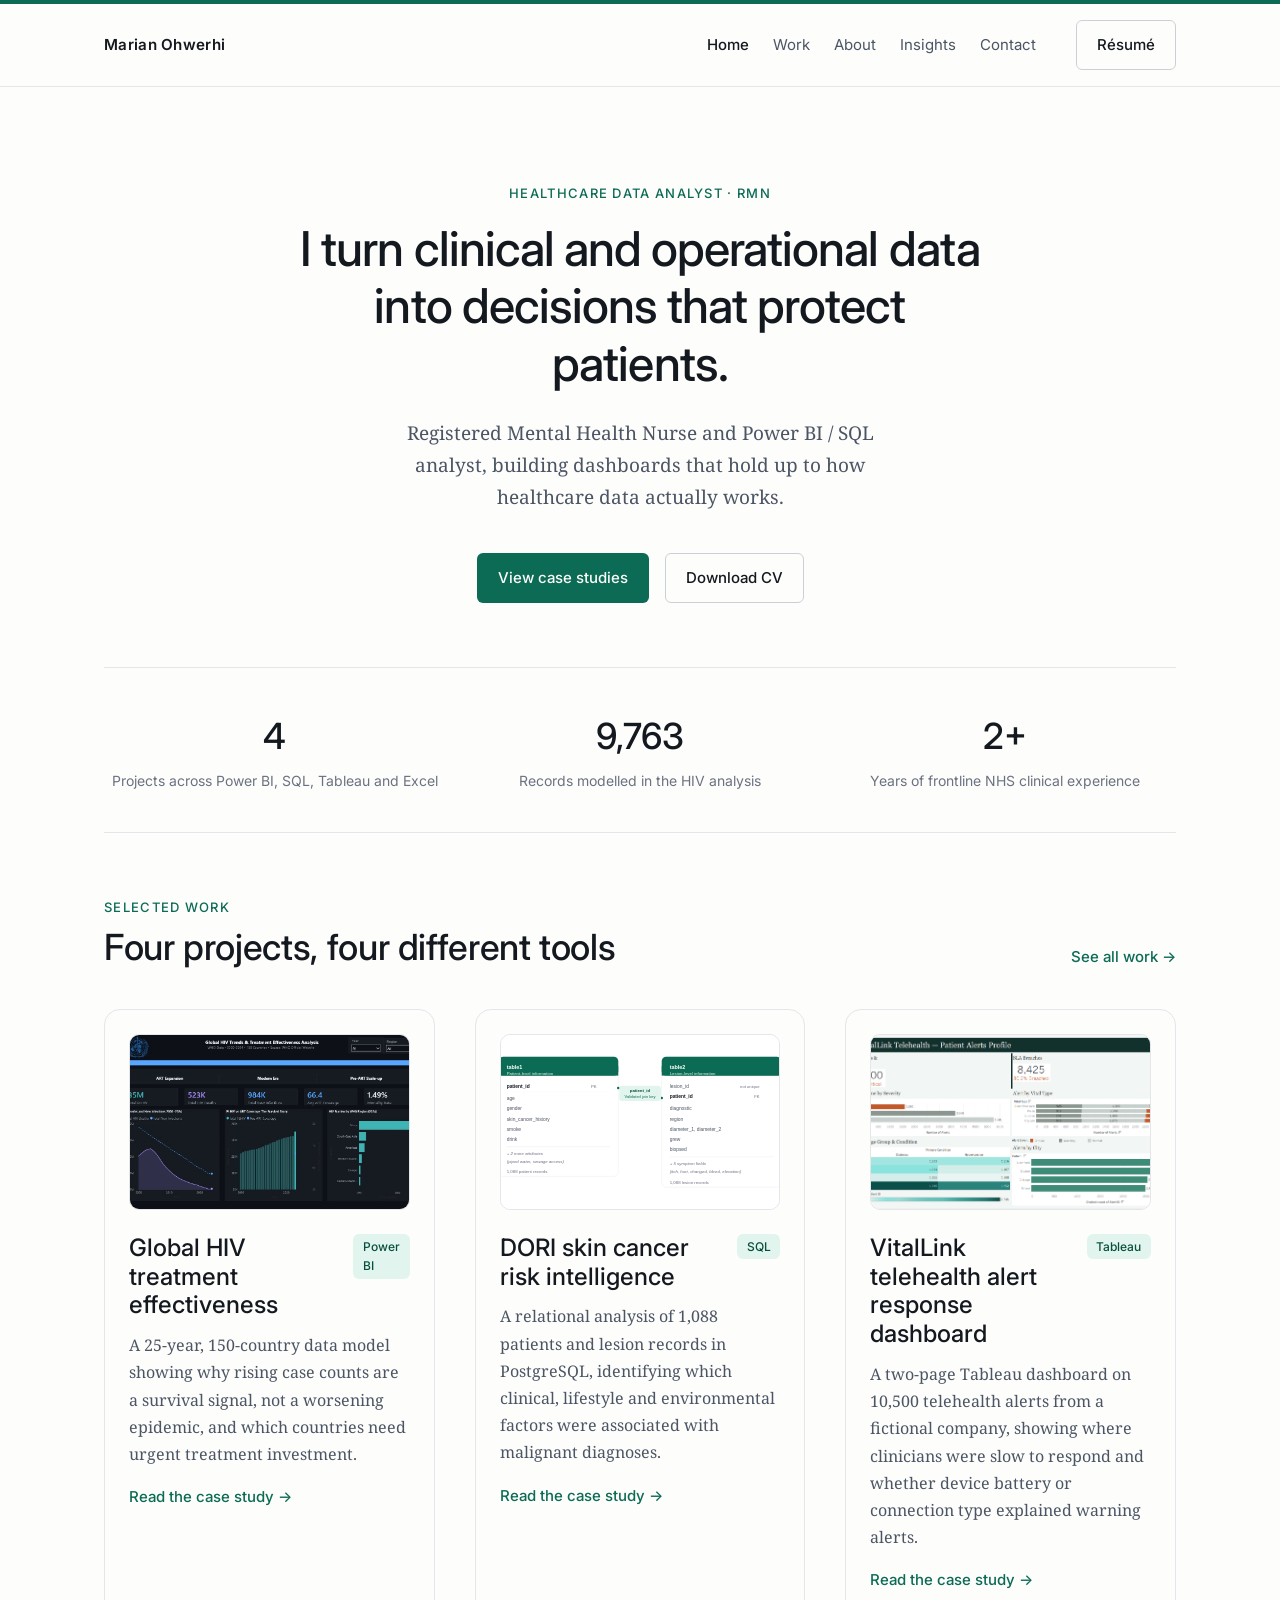
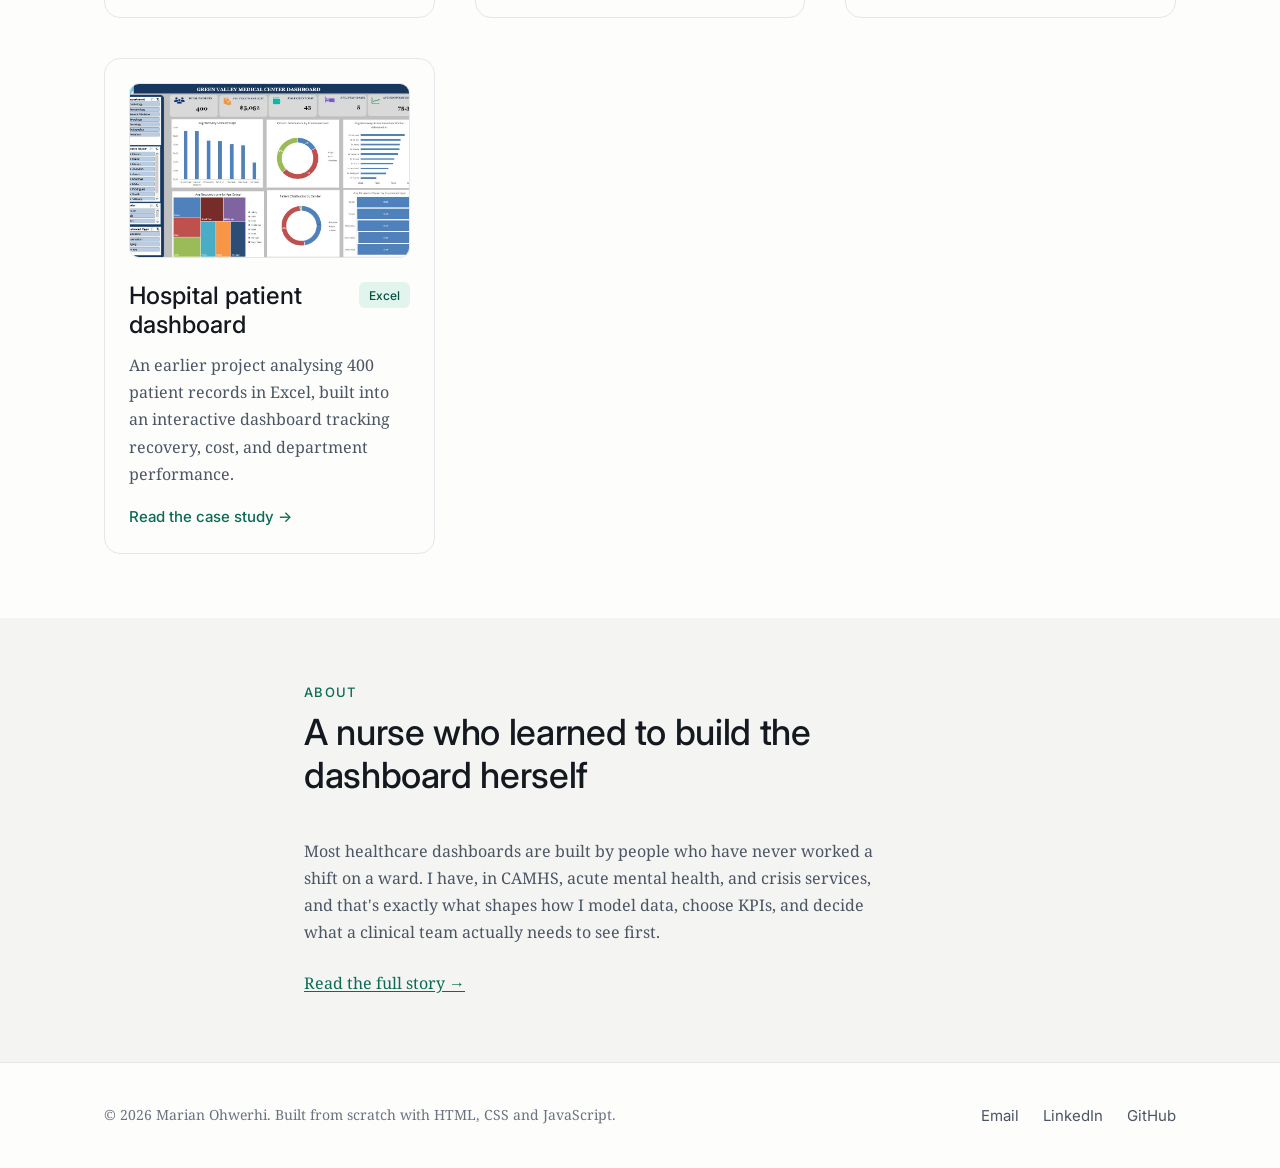
==== commit 578069c7: "Add files via upload" ====
--- a/index.html
+++ b/index.html
@@ -16,7 +16,7 @@
     content="Healthcare data analyst and Registered Mental Health Nurse building Power BI, SQL and Excel dashboards for clinical and operational decision-making. Based in the UK."
   />
   <meta name="author" content="Marian Ohwerhi" />
-  <link rel="canonical" href="https://marianohwerhi.github.io/" />
+  <link rel="canonical" href="https://marianohwerhi.github.io/portfolio-website/" />
 
   <!-- ============================================================
        OPEN GRAPH / SOCIAL SHARING
@@ -30,8 +30,8 @@
     property="og:description"
     content="Power BI, SQL and Excel dashboards for clinical and operational decision-making, built by a nurse who understands the data at the bedside."
   />
-  <meta property="og:url" content="https://marianohwerhi.github.io/" />
-  <meta property="og:image" content="https://marianohwerhi.github.io/assets/images/social-preview.png" />
+  <meta property="og:url" content="https://marianohwerhi.github.io/portfolio-website/" />
+  <meta property="og:image" content="https://marianohwerhi.github.io/portfolio-website/assets/images/social-preview.png" />
   <meta name="twitter:card" content="summary_large_image" />
 
   <!-- Favicon: SVG is the primary format (crisp at any size); PNG fallbacks
@@ -80,7 +80,7 @@
       "name": "Marian Ohwerhi",
       "jobTitle": "Healthcare Data Analyst",
       "description": "Healthcare Data Analyst and Registered Mental Health Nurse specialising in Power BI, SQL and Excel dashboards for clinical and operational decision-making.",
-      "url": "https://marianohwerhi.github.io/",
+      "url": "https://marianohwerhi.github.io/portfolio-website/",
       "sameAs": ["https://www.linkedin.com/in/marian-ohwerhi/"],
       "knowsAbout": ["Power BI", "SQL", "Tableau", "Microsoft Excel", "Healthcare data analysis", "Data visualisation"]
     }
@@ -153,8 +153,8 @@
     <section class="container" aria-label="Key figures">
       <div class="stats">
         <div class="stat">
-          <span class="stat__value">3</span>
-          <span class="stat__label">End-to-end analytics projects</span>
+          <span class="stat__value">4</span>
+          <span class="stat__label">Projects across Power BI, SQL, Tableau and Excel</span>
         </div>
         <div class="stat">
           <span class="stat__value">9,763</span>
@@ -178,7 +178,7 @@
         <div class="section-intro section__heading">
           <div>
             <span class="section__eyebrow">Selected work</span>
-            <h2 id="work-heading">Three projects, three different tools</h2>
+            <h2 id="work-heading">Four projects, four different tools</h2>
           </div>
           <a class="card__cta" href="work.html">See all work →</a>
         </div>
@@ -208,6 +208,20 @@
               A relational analysis of 1,088 patients and lesion records in PostgreSQL,
               identifying which clinical, lifestyle and environmental factors were associated
               with malignant diagnoses.
+            </p>
+            <span class="card__cta">Read the case study →</span>
+          </a>
+
+          <a class="card" href="case-studies/vitallink-telehealth-sla-monitoring.html">
+            <img class="card__image" src="assets/images/projects/vitallink-dashboard-page1.png" alt="VitalLink Telehealth Patient Alerts Profile Tableau dashboard" width="1390" height="721" loading="lazy" />
+            <div class="card__header">
+              <h3 class="card__title">VitalLink telehealth alert response dashboard</h3>
+              <span class="badge">Tableau</span>
+            </div>
+            <p class="card__description">
+              A two-page Tableau dashboard on 10,500 telehealth alerts from a fictional company, showing where
+              clinicians were slow to respond and whether device battery or connection type
+              explained warning alerts.
             </p>
             <span class="card__cta">Read the case study →</span>
           </a>
--- a/assets/css/variables.css
+++ b/assets/css/variables.css
@@ -6,6 +6,10 @@
    reference one of these variables instead. This is what keeps the whole
    site visually consistent and makes future changes a one-line edit.
    ========================================================================== */
+
+/* Fonts: loaded here so every page picks them up without editing each page's <head>.
+   Inter is the interface and heading face; Noto Serif is the reading face for paragraphs. */
+@import url("https://fonts.googleapis.com/css2?family=Inter:wght@400;500;600&family=Noto+Serif:wght@400;500;600&display=swap");
 
 :root {
 
@@ -29,11 +33,13 @@
   --color-focus-ring: #0c6b54;      /* visible keyboard focus outline colour */
 
   /* --- Typography ---------------------------------------------------------
-     One typeface family (Inter) at a small number of weights. Sizes use
-     clamp() so type scales fluidly between mobile and desktop instead of
-     jumping at breakpoints. */
+     Two typefaces. Inter handles headings, navigation, buttons and labels.
+     Noto Serif is the reading face, used for paragraphs and lists (see
+     base.css). Sizes use clamp() so type scales fluidly between mobile and
+     desktop instead of jumping at breakpoints. */
   --font-family-base: "Inter", -apple-system, BlinkMacSystemFont, "Segoe UI",
     Roboto, Helvetica, Arial, sans-serif;
+  --font-family-body: "Noto Serif", Georgia, "Times New Roman", serif;
 
   --font-size-eyebrow: 0.8125rem;                          /* 13px, fixed */
   --font-size-body: 1rem;                                  /* 16px, fixed */
--- a/assets/css/base.css
+++ b/assets/css/base.css
@@ -115,6 +115,22 @@
 
 p {
   max-width: 65ch;
+}
+
+/* Reading text uses the serif body face. Headings, navigation, buttons,
+   badges and labels are not listed here, so they stay in the sans-serif
+   interface face set on <body>. */
+p,
+.prose li,
+.callout,
+.notice,
+.skill-group__list {
+  font-family: var(--font-family-body);
+}
+
+p,
+.prose li {
+  line-height: 1.7;
 }
 
 p + p {
--- a/assets/css/components.css
+++ b/assets/css/components.css
@@ -164,6 +164,16 @@
   border-bottom: 1px solid var(--color-border);
 }
 
+/* Wider columns for lists whose values are long (email addresses, URLs).
+   Two columns at the narrow content width instead of four cramped ones. */
+.meta-list--wide {
+  grid-template-columns: repeat(auto-fit, minmax(240px, 1fr));
+}
+
+.meta-list dd {
+  overflow-wrap: anywhere;
+}
+
 .meta-list dt {
   font-size: 0.75rem;
   font-weight: var(--font-weight-medium);
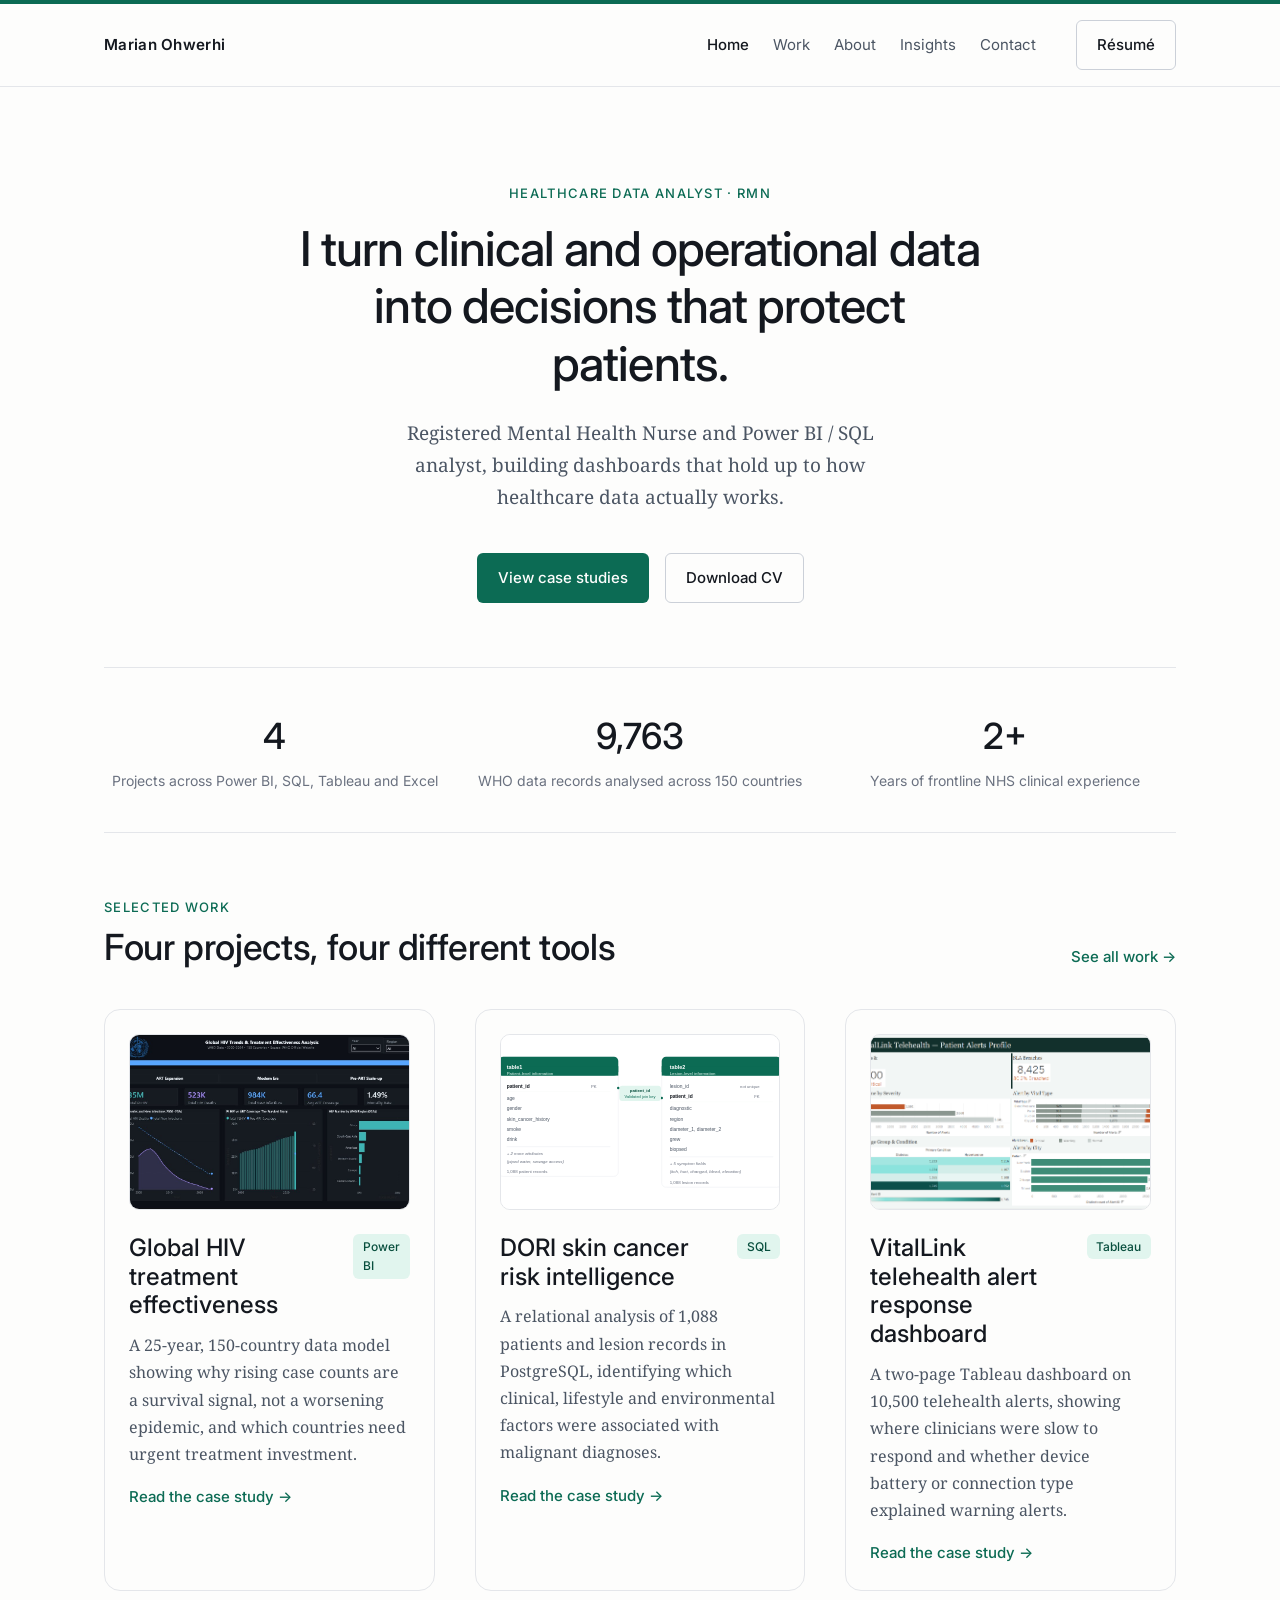
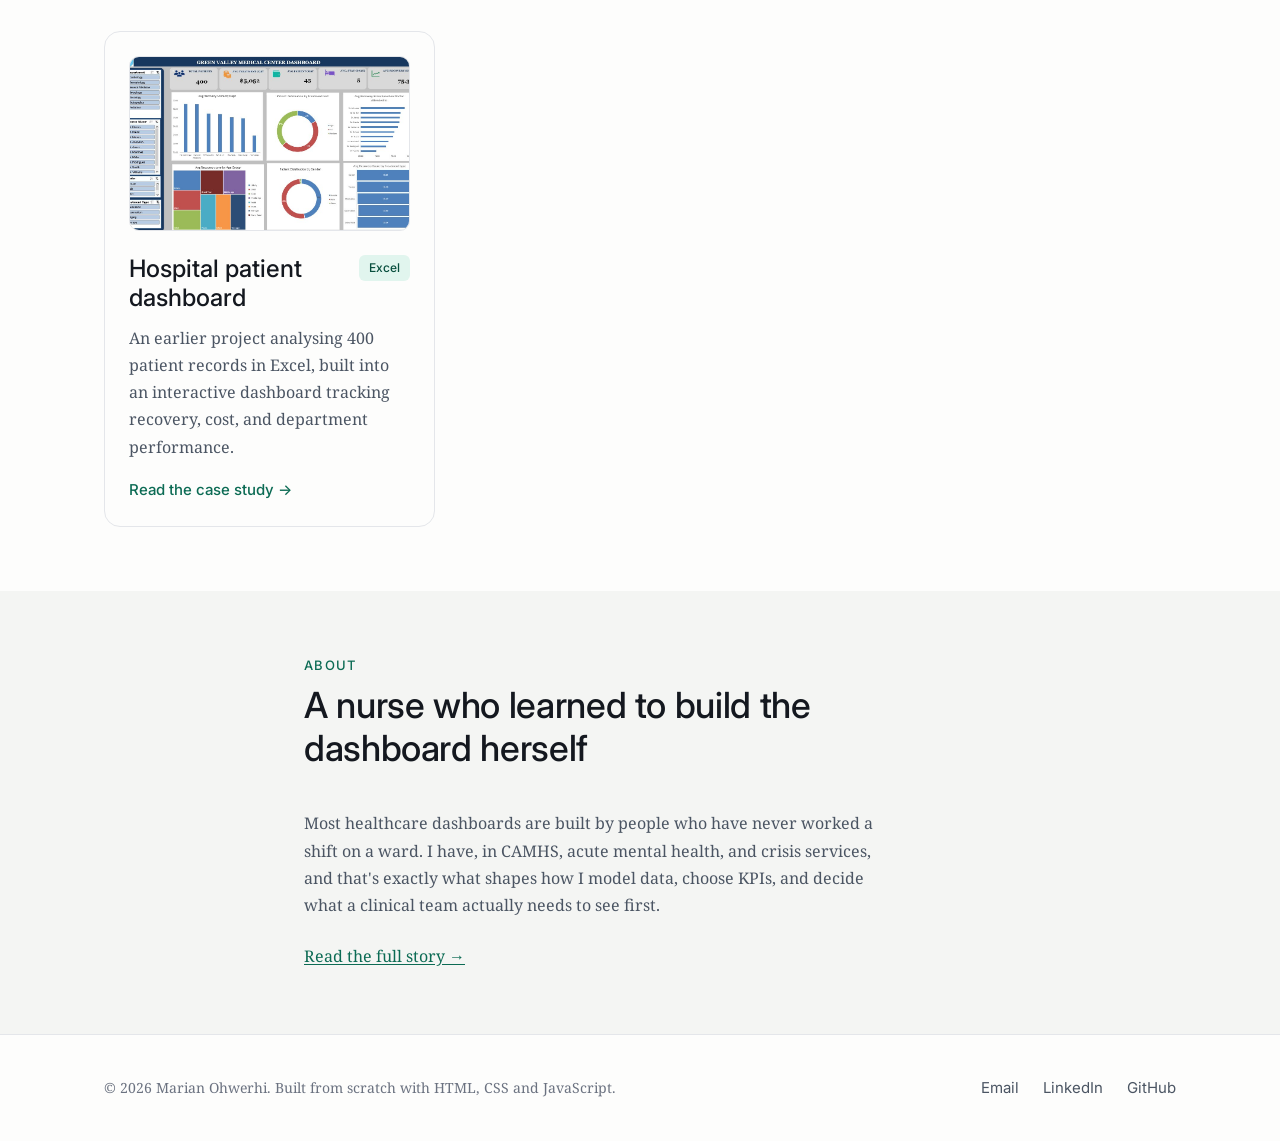
==== commit 40e00d48: "Add files via upload" ====
--- a/index.html
+++ b/index.html
@@ -158,7 +158,7 @@
         </div>
         <div class="stat">
           <span class="stat__value">9,763</span>
-          <span class="stat__label">Records modelled in the HIV analysis</span>
+          <span class="stat__label">WHO data records analysed across 150 countries</span>
         </div>
         <div class="stat">
           <span class="stat__value">2+</span>
@@ -219,9 +219,8 @@
               <span class="badge">Tableau</span>
             </div>
             <p class="card__description">
-              A two-page Tableau dashboard on 10,500 telehealth alerts from a fictional company, showing where
-              clinicians were slow to respond and whether device battery or connection type
-              explained warning alerts.
+              A two-page Tableau dashboard on 10,500 telehealth alerts, showing where clinicians were slow
+              to respond and whether device battery or connection type explained warning alerts.
             </p>
             <span class="card__cta">Read the case study →</span>
           </a>
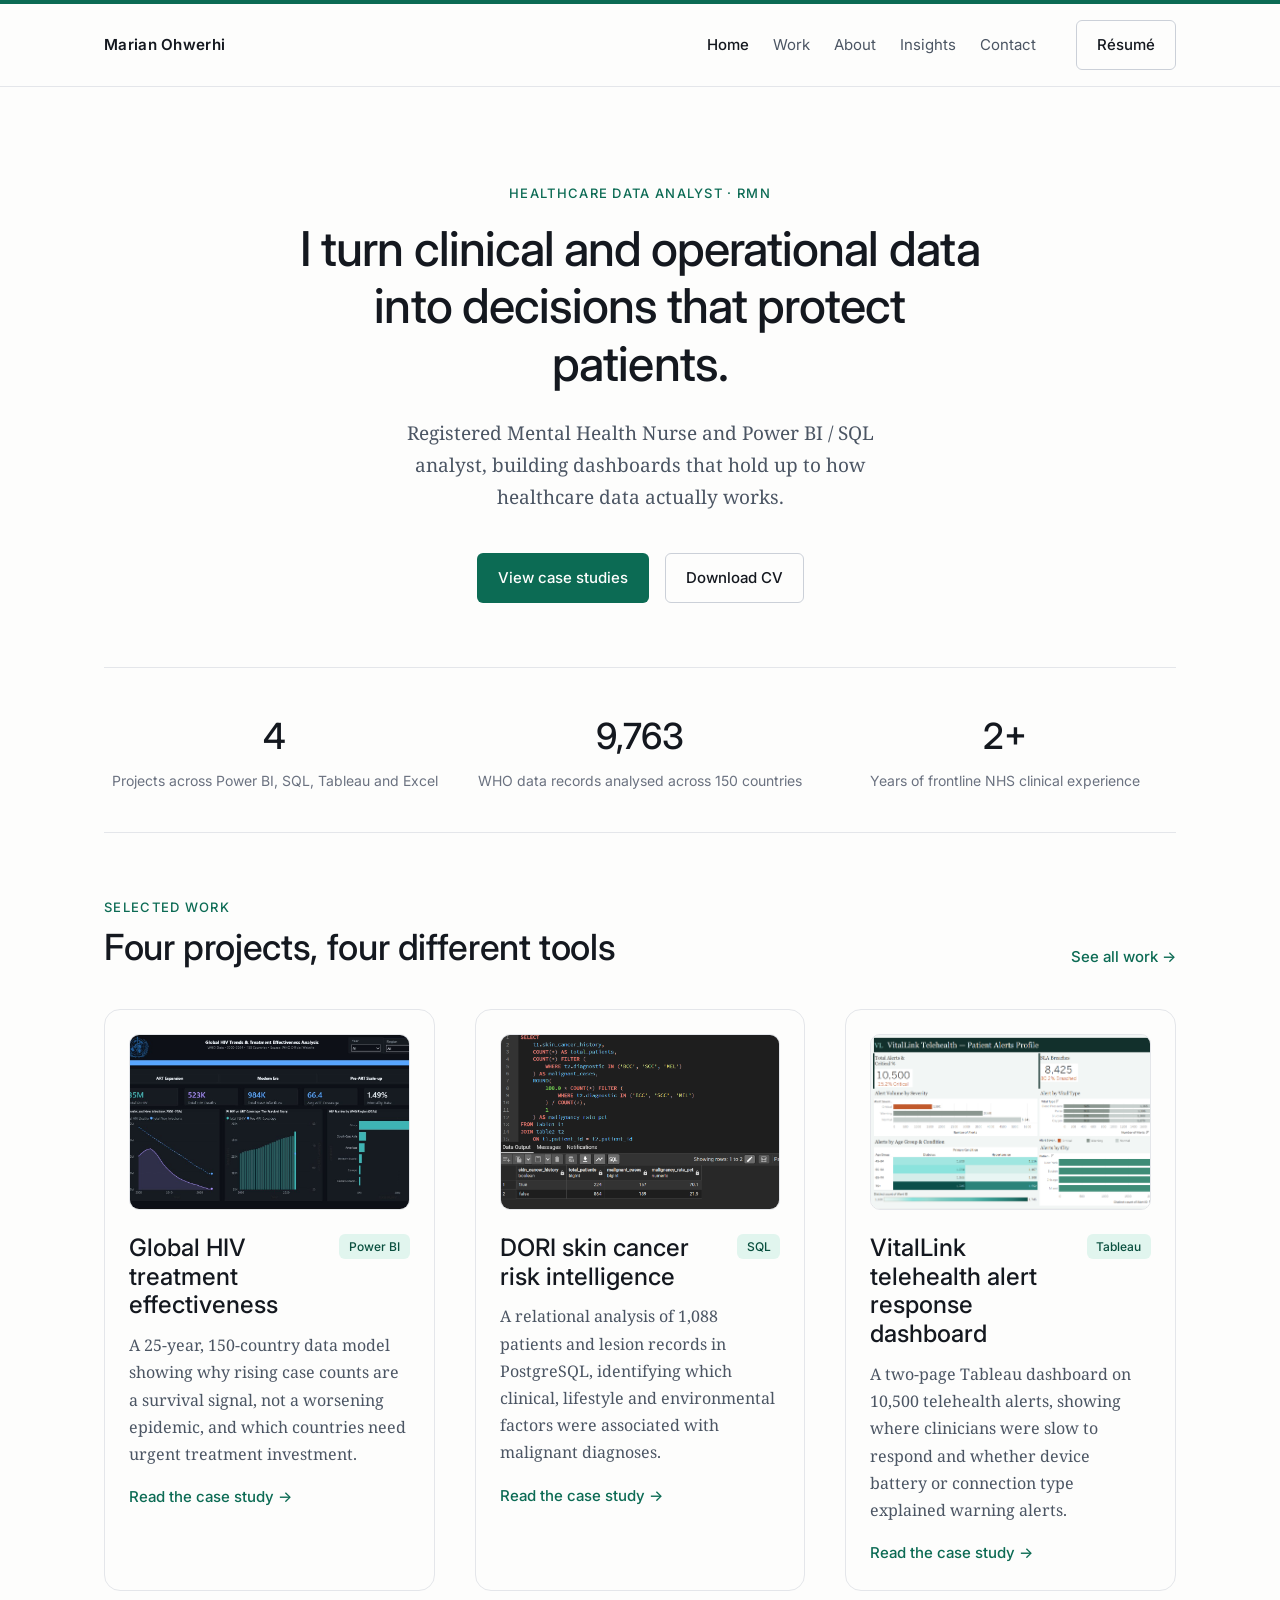
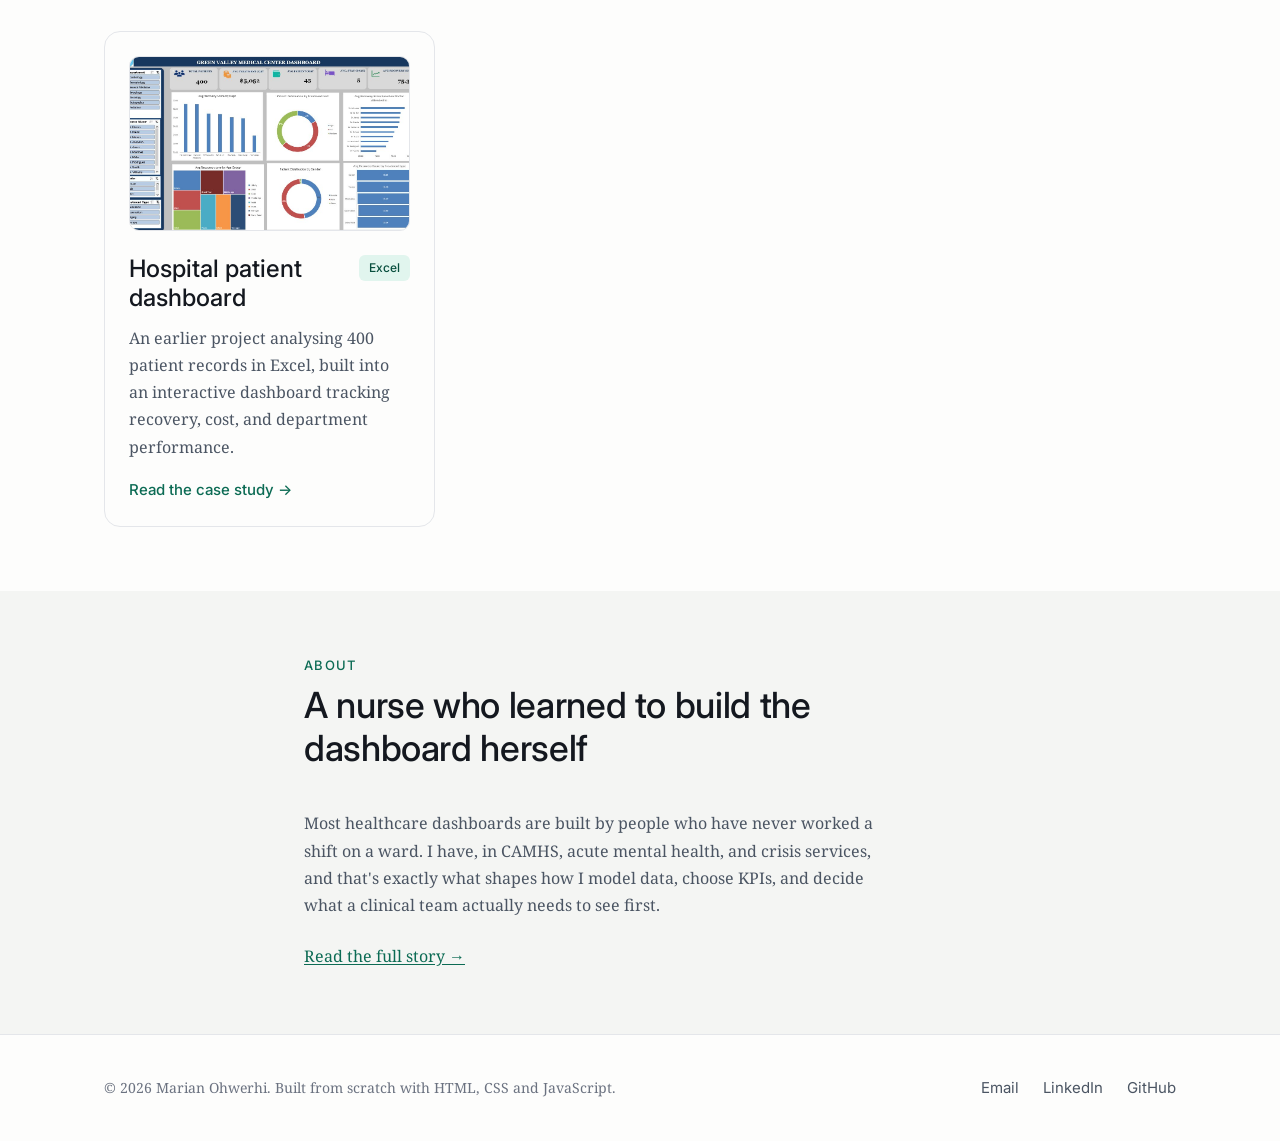
==== commit 97298036: "Add files via upload" ====
--- a/index.html
+++ b/index.html
@@ -188,7 +188,7 @@
             <img class="card__image" src="assets/images/projects/hiv-overview.jpg" alt="Global HIV Trends dashboard overview" width="1042" height="583" loading="lazy" />
             <div class="card__header">
               <h3 class="card__title">Global HIV treatment effectiveness</h3>
-              <span class="badge">Power BI</span>
+              <span class="badge" style="white-space: nowrap; flex-shrink: 0;">Power BI</span>
             </div>
             <p class="card__description">
               A 25-year, 150-country data model showing why rising case counts are a survival
@@ -199,10 +199,10 @@
           </a>
 
           <a class="card" href="case-studies/dori-skin-cancer-risk-intelligence.html">
-            <img class="card__image" src="assets/images/projects/dori-schema.svg" alt="DORI database schema diagram" width="900" height="480" loading="lazy" />
+            <img class="card__image" style="object-position: center;" src="assets/images/projects/dori-pgadmin-query.png" alt="pgAdmin showing the SQL query and results behind the DORI skin cancer analysis" width="947" height="673" loading="lazy" />
             <div class="card__header">
               <h3 class="card__title">DORI skin cancer risk intelligence</h3>
-              <span class="badge">SQL</span>
+              <span class="badge" style="white-space: nowrap; flex-shrink: 0;">SQL</span>
             </div>
             <p class="card__description">
               A relational analysis of 1,088 patients and lesion records in PostgreSQL,
@@ -213,10 +213,10 @@
           </a>
 
           <a class="card" href="case-studies/vitallink-telehealth-sla-monitoring.html">
-            <img class="card__image" src="assets/images/projects/vitallink-dashboard-page1.png" alt="VitalLink Telehealth Patient Alerts Profile Tableau dashboard" width="1390" height="721" loading="lazy" />
+            <img class="card__image" style="object-position: left top;" src="assets/images/projects/vitallink-dashboard-page1.png" alt="VitalLink Telehealth Patient Alerts Profile Tableau dashboard" width="1390" height="721" loading="lazy" />
             <div class="card__header">
               <h3 class="card__title">VitalLink telehealth alert response dashboard</h3>
-              <span class="badge">Tableau</span>
+              <span class="badge" style="white-space: nowrap; flex-shrink: 0;">Tableau</span>
             </div>
             <p class="card__description">
               A two-page Tableau dashboard on 10,500 telehealth alerts, showing where clinicians were slow
@@ -229,7 +229,7 @@
             <img class="card__image" src="assets/images/projects/hospital-dashboard.jpg" alt="Green Valley Medical Center Excel dashboard" width="987" height="585" loading="lazy" />
             <div class="card__header">
               <h3 class="card__title">Hospital patient dashboard</h3>
-              <span class="badge">Excel</span>
+              <span class="badge" style="white-space: nowrap; flex-shrink: 0;">Excel</span>
             </div>
             <p class="card__description">
               An earlier project analysing 400 patient records in Excel, built into an interactive
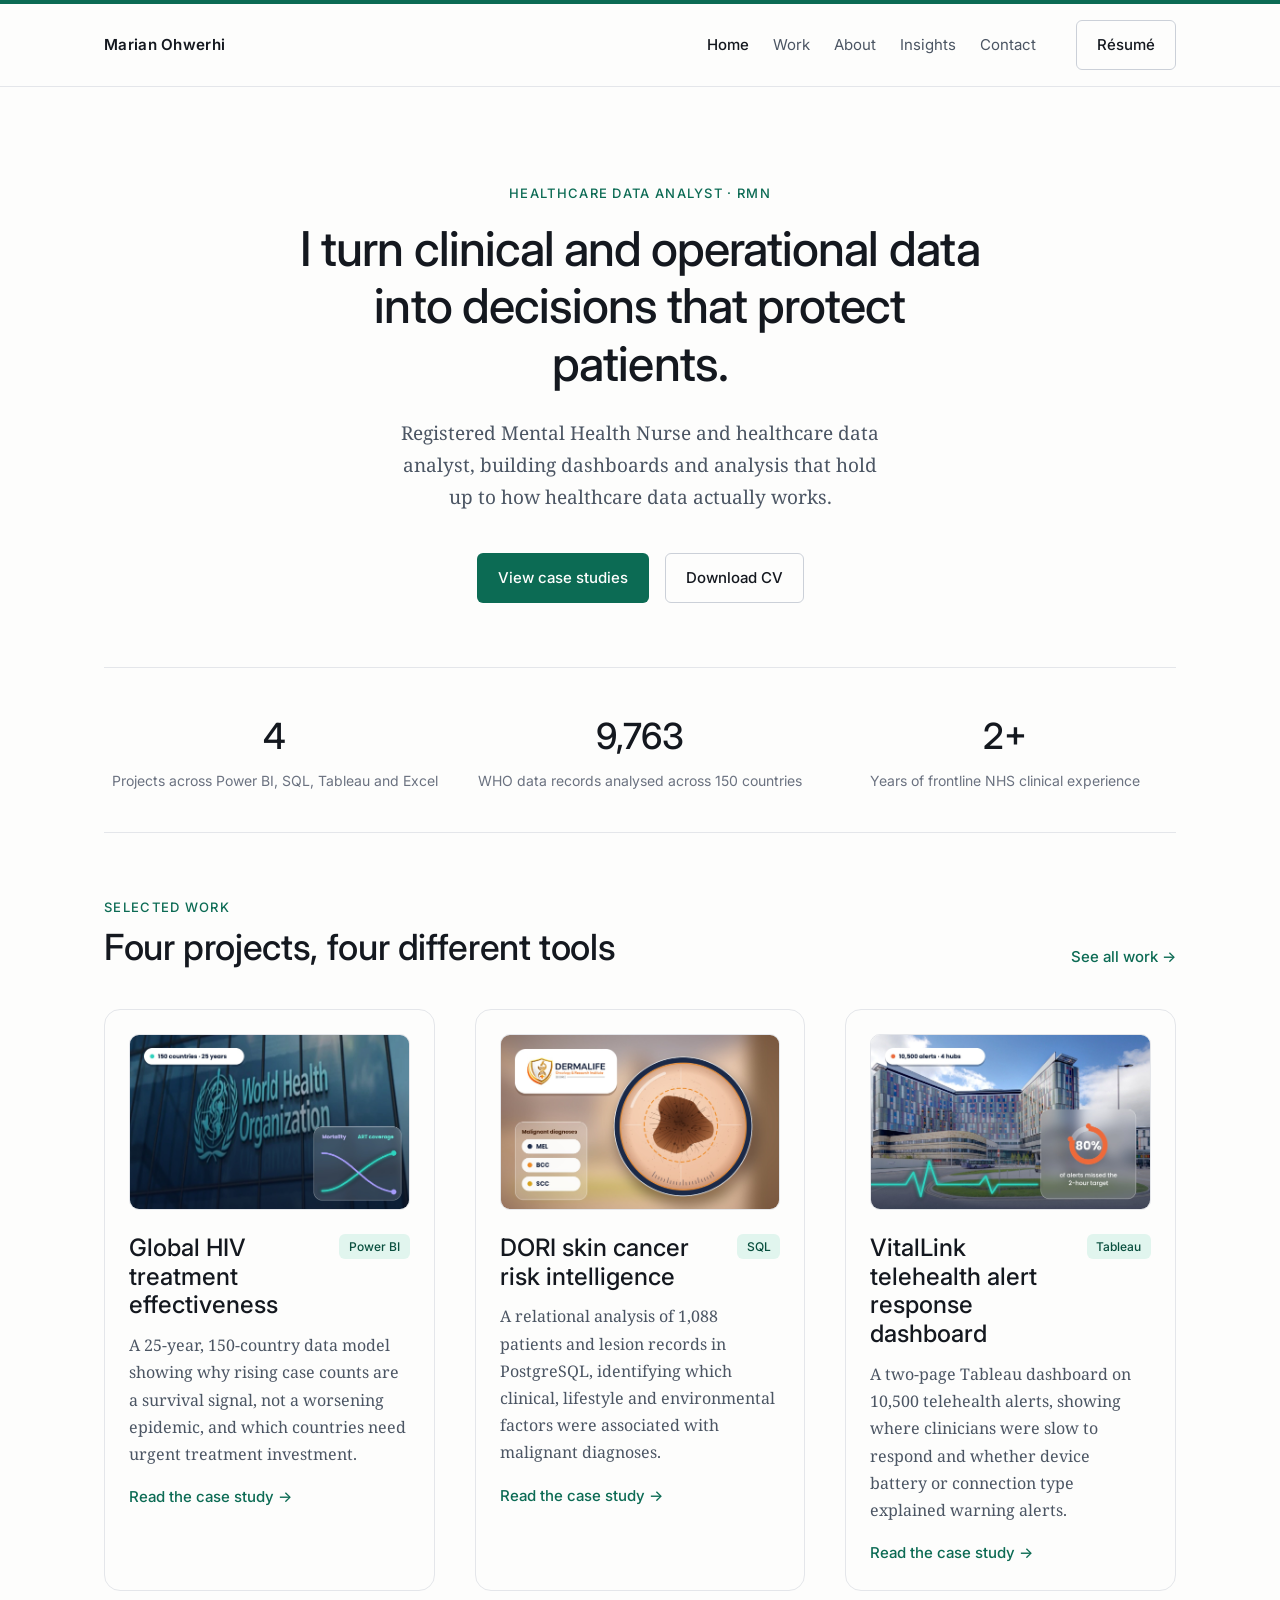
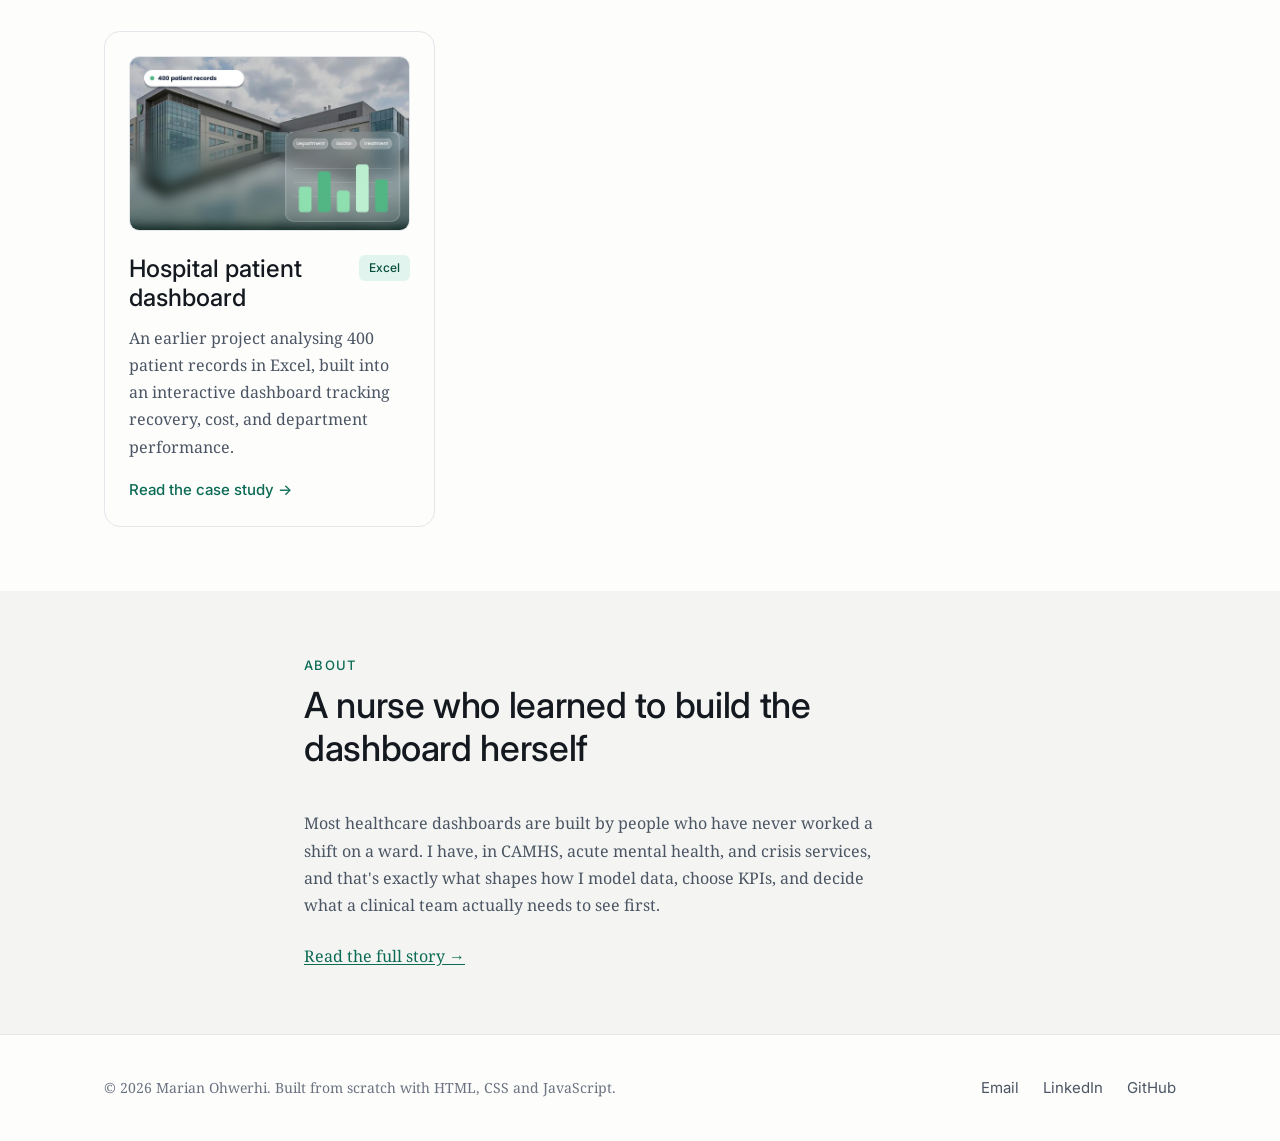
==== commit fa4f18b3: "Add files via upload" ====
--- a/index.html
+++ b/index.html
@@ -13,7 +13,7 @@
   <title>Marian Ohwerhi — Healthcare Data Analyst &amp; Registered Mental Health Nurse</title>
   <meta
     name="description"
-    content="Healthcare data analyst and Registered Mental Health Nurse building Power BI, SQL and Excel dashboards for clinical and operational decision-making. Based in the UK."
+    content="Healthcare data analyst and Registered Mental Health Nurse building Power BI, SQL, Tableau and Excel dashboards and analysis for clinical and operational decision-making. Based in the UK."
   />
   <meta name="author" content="Marian Ohwerhi" />
   <link rel="canonical" href="https://marianohwerhi.github.io/portfolio-website/" />
@@ -28,7 +28,7 @@
   <meta property="og:title" content="Marian Ohwerhi — Healthcare Data Analyst & Registered Mental Health Nurse" />
   <meta
     property="og:description"
-    content="Power BI, SQL and Excel dashboards for clinical and operational decision-making, built by a nurse who understands the data at the bedside."
+    content="Power BI, SQL, Tableau and Excel dashboards and analysis for clinical and operational decision-making, built by a nurse who understands the data at the bedside."
   />
   <meta property="og:url" content="https://marianohwerhi.github.io/portfolio-website/" />
   <meta property="og:image" content="https://marianohwerhi.github.io/portfolio-website/assets/images/social-preview.png" />
@@ -79,7 +79,7 @@
       "@type": "Person",
       "name": "Marian Ohwerhi",
       "jobTitle": "Healthcare Data Analyst",
-      "description": "Healthcare Data Analyst and Registered Mental Health Nurse specialising in Power BI, SQL and Excel dashboards for clinical and operational decision-making.",
+      "description": "Healthcare Data Analyst and Registered Mental Health Nurse specialising in Power BI, SQL, Tableau and Excel dashboards and analysis for clinical and operational decision-making.",
       "url": "https://marianohwerhi.github.io/portfolio-website/",
       "sameAs": ["https://www.linkedin.com/in/marian-ohwerhi/"],
       "knowsAbout": ["Power BI", "SQL", "Tableau", "Microsoft Excel", "Healthcare data analysis", "Data visualisation"]
@@ -135,8 +135,7 @@
       <span class="hero__eyebrow">Healthcare Data Analyst · RMN</span>
       <h1 class="hero__title">I turn clinical and operational data into decisions that protect patients.</h1>
       <p class="hero__subtitle">
-        Registered Mental Health Nurse and Power BI / SQL analyst, building dashboards that hold up
-        to how healthcare data actually works.
+        Registered Mental Health Nurse and healthcare data analyst, building dashboards and analysis that hold up to how healthcare data actually works.
       </p>
       <div class="hero__actions">
         <a class="btn btn--primary" href="work.html">View case studies</a>
@@ -185,7 +184,7 @@
 
         <div class="card-grid">
           <a class="card" href="case-studies/hiv-treatment-effectiveness.html">
-            <img class="card__image" src="assets/images/projects/hiv-overview.jpg" alt="Global HIV Trends dashboard overview" width="1042" height="583" loading="lazy" />
+            <img class="card__image" src="assets/images/projects/cover-hiv.jpg" alt="World Health Organization building with a chart showing ART coverage rising and mortality falling" width="1200" height="750" loading="lazy" />
             <div class="card__header">
               <h3 class="card__title">Global HIV treatment effectiveness</h3>
               <span class="badge" style="white-space: nowrap; flex-shrink: 0;">Power BI</span>
@@ -199,7 +198,7 @@
           </a>
 
           <a class="card" href="case-studies/dori-skin-cancer-risk-intelligence.html">
-            <img class="card__image" style="object-position: center;" src="assets/images/projects/dori-pgadmin-query.png" alt="pgAdmin showing the SQL query and results behind the DORI skin cancer analysis" width="947" height="673" loading="lazy" />
+            <img class="card__image" src="assets/images/projects/cover-dori.jpg" alt="Dermatoscope view of a skin lesion beside the Dermalife Oncology and Research Institute logo" width="1200" height="750" loading="lazy" />
             <div class="card__header">
               <h3 class="card__title">DORI skin cancer risk intelligence</h3>
               <span class="badge" style="white-space: nowrap; flex-shrink: 0;">SQL</span>
@@ -213,7 +212,7 @@
           </a>
 
           <a class="card" href="case-studies/vitallink-telehealth-sla-monitoring.html">
-            <img class="card__image" style="object-position: left top;" src="assets/images/projects/vitallink-dashboard-page1.png" alt="VitalLink Telehealth Patient Alerts Profile Tableau dashboard" width="1390" height="721" loading="lazy" />
+            <img class="card__image" src="assets/images/projects/cover-vitallink.jpg" alt="Hospital building with a pulse line and a card showing 80% of alerts missed the 2-hour target" width="1200" height="750" loading="lazy" />
             <div class="card__header">
               <h3 class="card__title">VitalLink telehealth alert response dashboard</h3>
               <span class="badge" style="white-space: nowrap; flex-shrink: 0;">Tableau</span>
@@ -226,7 +225,7 @@
           </a>
 
           <a class="card" href="case-studies/hospital-patient-dashboard.html">
-            <img class="card__image" src="assets/images/projects/hospital-dashboard.jpg" alt="Green Valley Medical Center Excel dashboard" width="987" height="585" loading="lazy" />
+            <img class="card__image" src="assets/images/projects/cover-hospital.jpg" alt="Hospital building with a card showing slicer buttons and a bar chart" width="1200" height="750" loading="lazy" />
             <div class="card__header">
               <h3 class="card__title">Hospital patient dashboard</h3>
               <span class="badge" style="white-space: nowrap; flex-shrink: 0;">Excel</span>
